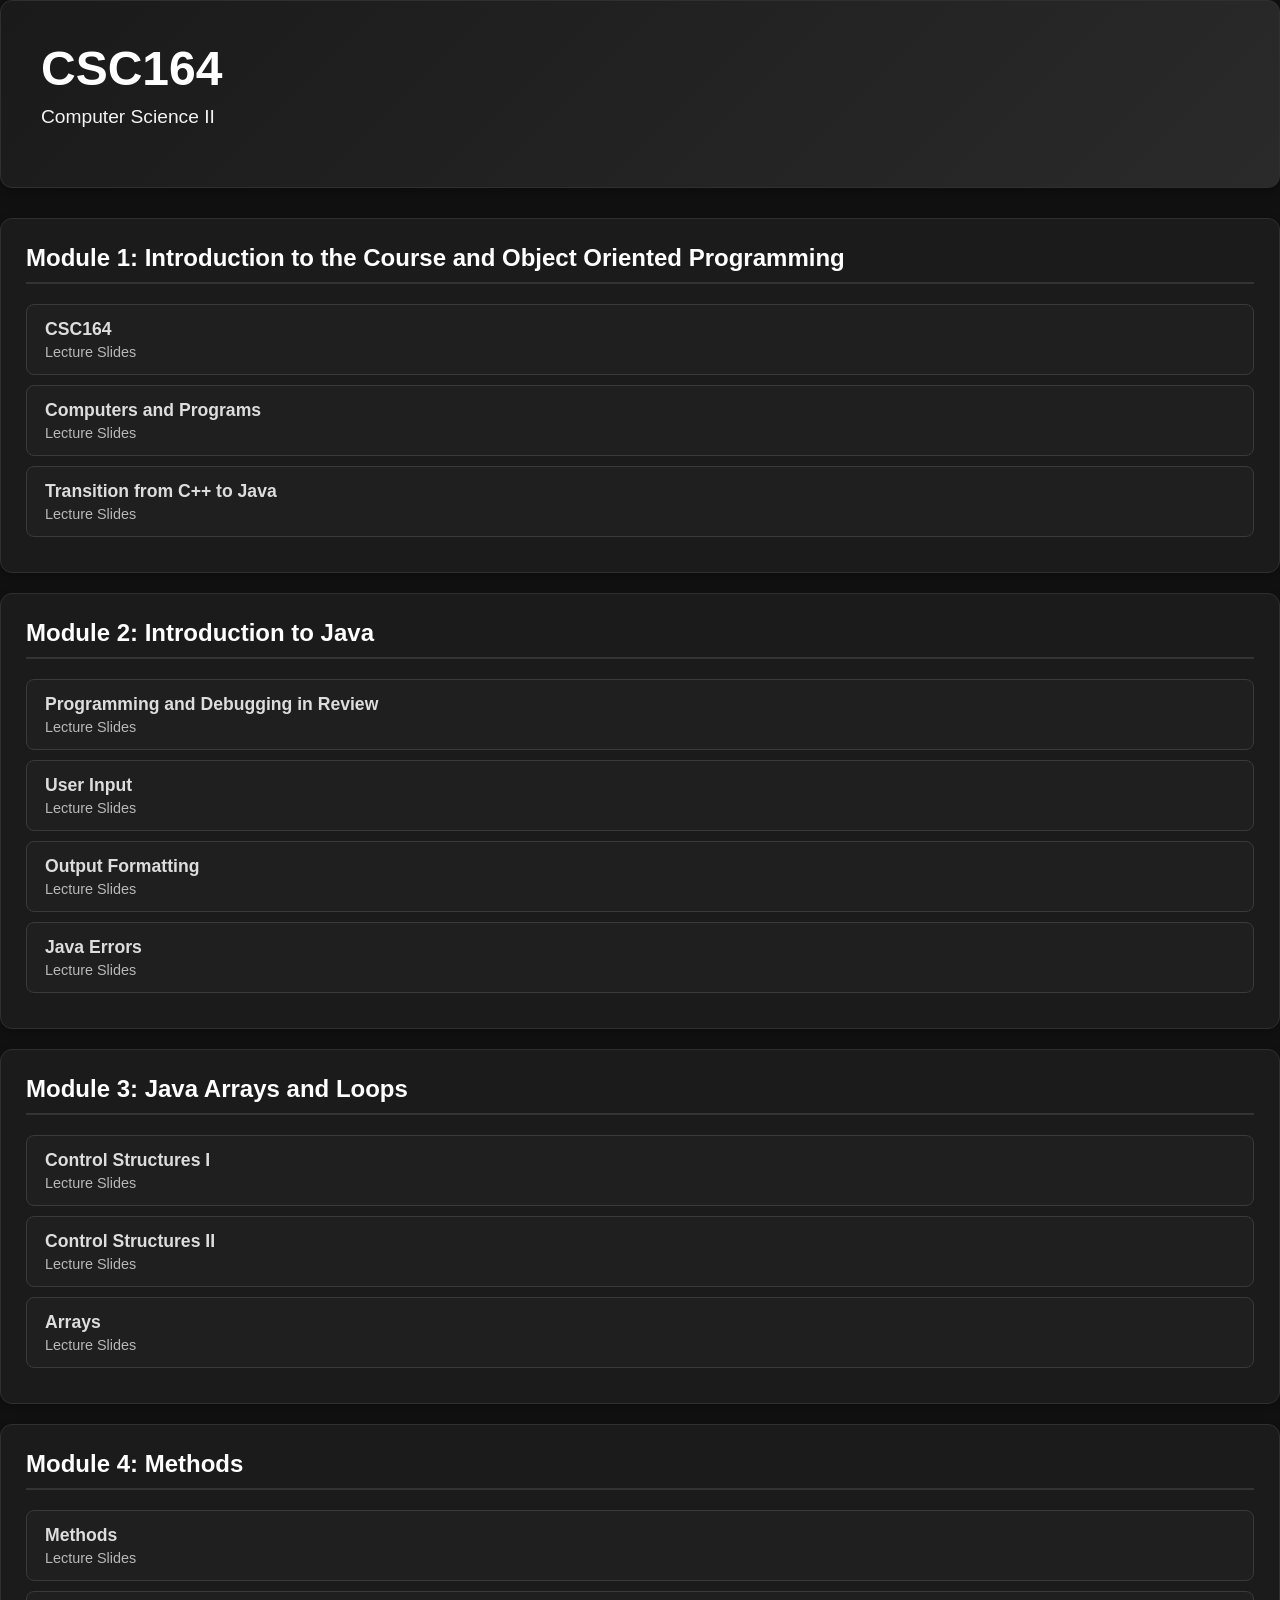
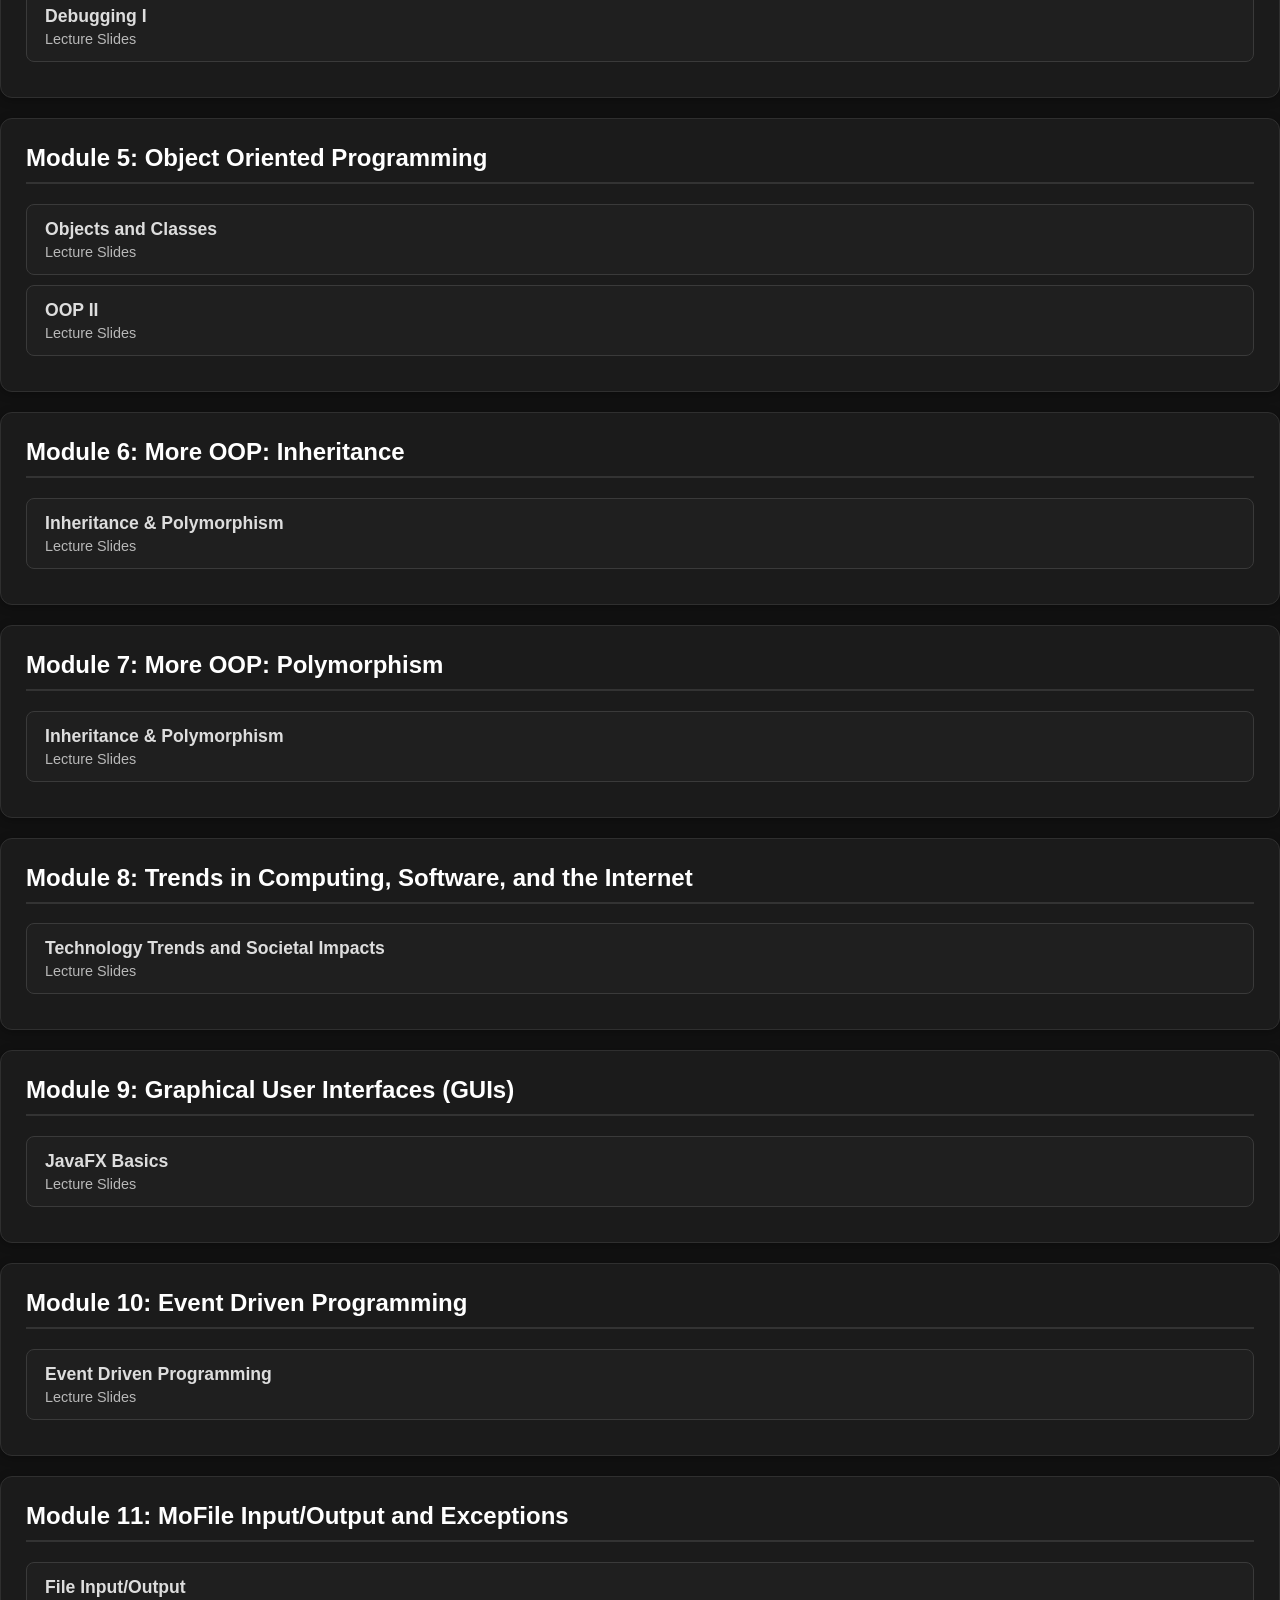
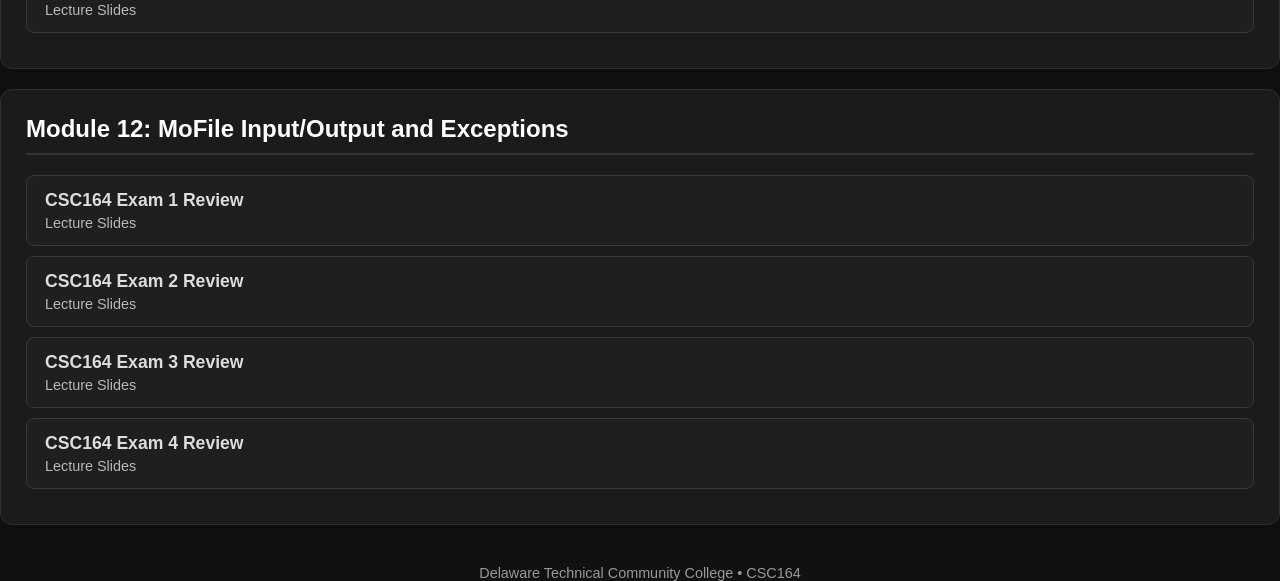
==== index.html @ c329d8a7 "Squashed 'framework/' changes from 8848378..2340ade 2340ade updated to parent folder for manifest.js" ====
<!doctype html>
<html lang="en">

<head>
    <meta charset="utf-8">
    <meta name="viewport" content="width=device-width, initial-scale=1">

    <title>Course Lectures</title>

    <link rel="stylesheet" href="styles/home.css">
</head>

<body>
    <div class="hero">
        <h1 id="course-code">Course</h1>
        <p id="course-name">Course Name</p>
    </div>

    <div id="modules-container">
        <!-- dynamically generated -->
    </div>

    <div class="footer" id="course-footer">
        Institution
    </div>

    </div>

    <script>

        async function loadManifest() {

            try {

                const response =
                    await fetch("../manifest.json");

                if (!response.ok) {
                    throw new Error(
                        "Could not load manifest.json");
                }

                const manifest =
                    await response.json();

                initializeCourse(
                    manifest.course);

                renderModules(
                    manifest.modules);

            }
            catch (error) {

                document.getElementById(
                    "modules-container")
                    .innerHTML = `
                        <div class="module-card">
                            <h2>Error</h2>
                            <p>Unable to load lecture catalog.</p>
                        </div>
                    `;

                console.error(error);
            }
        }

        function initializeCourse(course) {

            document.title =
                course.homeTitle ??
                `${course.institution}, ${course.code}`;

            document.getElementById(
                "course-code")
                .textContent =
                course.code;

            document.getElementById(
                "course-name")
                .textContent =
                course.name;

            document.getElementById(
                "course-footer")
                .textContent =
                `${course.institution} • ${course.code}`;
        }

        function renderModules(modules) {

            const container =
                document.getElementById(
                    "modules-container");

            container.innerHTML = "";

            modules.forEach(
                (module, index) => {

                    const moduleCard =
                        document.createElement(
                            "div");

                    moduleCard.className =
                        "module-card";

                    const moduleTitle =
                        document.createElement(
                            "h2");

                    moduleTitle.textContent =
                        `Module ${index + 1}: ${module.title}`;

                    moduleCard.appendChild(
                        moduleTitle);

                    module.lectures.forEach(
                        lecture => {

                            const lectureLink =
                                document.createElement(
                                    "a");

                            lectureLink.className =
                                "lecture-link";

                            lectureLink.href =
                                `./slide.html?deck=../${module.folder}/${lecture.file}`;

                            lectureLink.innerHTML = `
                                <div class="lecture-title">
                                    ${lecture.title}
                                </div>
                                <div class="lecture-desc">
                                    Lecture Slides
                                </div>
                            `;

                            moduleCard.appendChild(
                                lectureLink);
                        });

                    container.appendChild(
                        moduleCard);
                });
        }

        loadManifest();

    </script>

</body>

</html>
---- styles/home.css ----
body {
    font-family: "Segoe UI", Arial, sans-serif;
    background: #111;
    color: #ddd;
    margin: 0;
    padding: 0;
}

.container {
    max-width: 1000px;
    margin: 40px auto;
    padding: 20px;
}

.hero {
    background: linear-gradient(135deg, #1a1a1a, #2a2a2a);
    color: #fff;
    padding: 40px;
    border-radius: 12px;
    margin-bottom: 30px;
    border: 1px solid #2f2f2f;
    box-shadow: 0 4px 16px rgba(0, 0, 0, .35);
}

.hero h1 {
    margin: 0;
    font-size: 3em;
}

.hero p {
    margin-top: 10px;
    font-size: 1.2em;
    opacity: .95;
}

.module-card {
    background: #1b1b1b;
    border-radius: 12px;
    padding: 25px;
    margin-bottom: 20px;
    border: 1px solid #2f2f2f;
    box-shadow: 0 2px 10px rgba(0, 0, 0, .3);
}

.module-card h2 {
    margin-top: 0;
    color: #fff;
    border-bottom: 2px solid #333;
    padding-bottom: 10px;
}

.lecture-link {
    display: block;
    text-decoration: none;
    color: #ddd;
    padding: 14px 18px;
    margin: 10px 0;
    border: 1px solid #3a3a3a;
    background: #1f1f1f;
    border-radius: 8px;
    transition: all .2s ease;
}

.lecture-link:hover {
    background: #262626;
    border-color: #8bb9ff;
    transform: translateX(4px);
}

.lecture-title {
    font-weight: 600;
    font-size: 1.1em;
}

.lecture-desc {
    color: #b8b8b8;
    font-size: .9em;
    margin-top: 4px;
}

.footer {
    text-align: center;
    color: #999;
    margin-top: 40px;
    font-size: .9em;
}
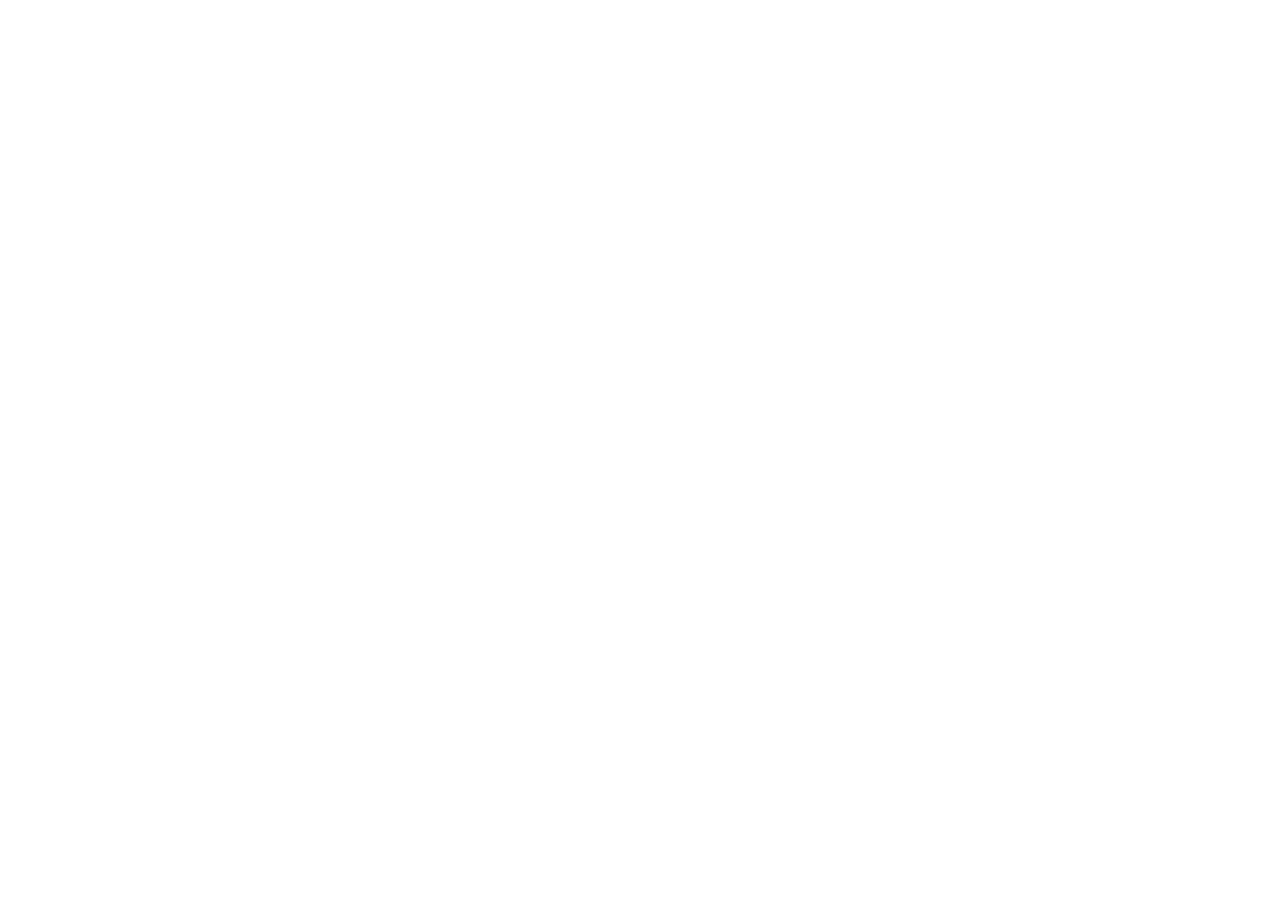
==== commit e7d87a06: "content updates" ====
--- a/index.html
+++ b/index.html
@@ -1,155 +1,64 @@
-<!doctype html>
-<html lang="en">
-
+<!DOCTYPE html>
+<html>
 <head>
     <meta charset="utf-8">
     <meta name="viewport" content="width=device-width, initial-scale=1">
-
     <title>Course Lectures</title>
-
-    <link rel="stylesheet" href="styles/home.css">
+    <style>
+        body {
+            font-family: -apple-system, BlinkMacSystemFont, 'Segoe UI', Roboto, sans-serif;
+            background: #0a0a0a;
+            color: #e0e0e0;
+            min-height: 100vh;
+            display: flex;
+            align-items: center;
+            justify-content: center;
+            padding: 20px;
+            margin: 0;
+        }
+        .container {
+            text-align: center;
+            max-width: 600px;
+        }
+        .spinner {
+            font-size: 48px;
+            display: block;
+            margin-bottom: 20px;
+            animation: pulse 1.5s ease-in-out infinite;
+        }
+        @keyframes pulse {
+            0%, 100% { opacity: 1; transform: scale(1); }
+            50% { opacity: 0.5; transform: scale(0.9); }
+        }
+        h1 {
+            font-size: 2rem;
+            margin-bottom: 8px;
+        }
+        p {
+            color: #888;
+        }
+    </style>
 </head>
-
 <body>
-    <div class="hero">
-        <h1 id="course-code">Course</h1>
-        <p id="course-name">Course Name</p>
-    </div>
-
-    <div id="modules-container">
-        <!-- dynamically generated -->
-    </div>
-
-    <div class="footer" id="course-footer">
-        Institution
-    </div>
-
+    <div class="container">
+        <span class="spinner">📚</span>
+        <h1>Loading Lectures...</h1>
+        <p>Redirecting to the lecture framework...</p>
     </div>
 
     <script>
+        // Course configuration - this is the only course-specific part
+        const FRAMEWORK_BASE = 'https://jinsungpsu.github.io/DTCC-Lectures-RevealJS-Framework/';
+        const COURSE_URL = window.location.href.substring(0, window.location.href.lastIndexOf('/') + 1);
 
-        async function loadManifest() {
-
-            try {
-
-                const response =
-                    await fetch("../manifest.json");
-
-                if (!response.ok) {
-                    throw new Error(
-                        "Could not load manifest.json");
-                }
-
-                const manifest =
-                    await response.json();
-
-                initializeCourse(
-                    manifest.course);
-
-                renderModules(
-                    manifest.modules);
-
-            }
-            catch (error) {
-
-                document.getElementById(
-                    "modules-container")
-                    .innerHTML = `
-                        <div class="module-card">
-                            <h2>Error</h2>
-                            <p>Unable to load lecture catalog.</p>
-                        </div>
-                    `;
-
-                console.error(error);
-            }
-        }
-
-        function initializeCourse(course) {
-
-            document.title =
-                course.homeTitle ??
-                `${course.institution}, ${course.code}`;
-
-            document.getElementById(
-                "course-code")
-                .textContent =
-                course.code;
-
-            document.getElementById(
-                "course-name")
-                .textContent =
-                course.name;
-
-            document.getElementById(
-                "course-footer")
-                .textContent =
-                `${course.institution} • ${course.code}`;
-        }
-
-        function renderModules(modules) {
-
-            const container =
-                document.getElementById(
-                    "modules-container");
-
-            container.innerHTML = "";
-
-            modules.forEach(
-                (module, index) => {
-
-                    const moduleCard =
-                        document.createElement(
-                            "div");
-
-                    moduleCard.className =
-                        "module-card";
-
-                    const moduleTitle =
-                        document.createElement(
-                            "h2");
-
-                    moduleTitle.textContent =
-                        `Module ${index + 1}: ${module.title}`;
-
-                    moduleCard.appendChild(
-                        moduleTitle);
-
-                    module.lectures.forEach(
-                        lecture => {
-
-                            const lectureLink =
-                                document.createElement(
-                                    "a");
-
-                            lectureLink.className =
-                                "lecture-link";
-
-                            lectureLink.href =
-                                `./slide.html?deck=../${module.folder}/${lecture.file}`;
-
-                            lectureLink.innerHTML = `
-                                <div class="lecture-title">
-                                    ${lecture.title}
-                                </div>
-                                <div class="lecture-desc">
-                                    Lecture Slides
-                                </div>
-                            `;
-
-                            moduleCard.appendChild(
-                                lectureLink);
-                        });
-
-                    container.appendChild(
-                        moduleCard);
-                });
-        }
-
-        loadManifest();
-
+        // Redirect to the framework with the course URL as a parameter
+        const frameworkUrl = new URL(FRAMEWORK_BASE + 'slide.html');
+        frameworkUrl.searchParams.set('course', COURSE_URL);
+        
+        // Redirect after a brief delay
+        setTimeout(() => {
+            window.location.href = frameworkUrl.toString();
+        }, 800);
     </script>
-
 </body>
-
 </html>
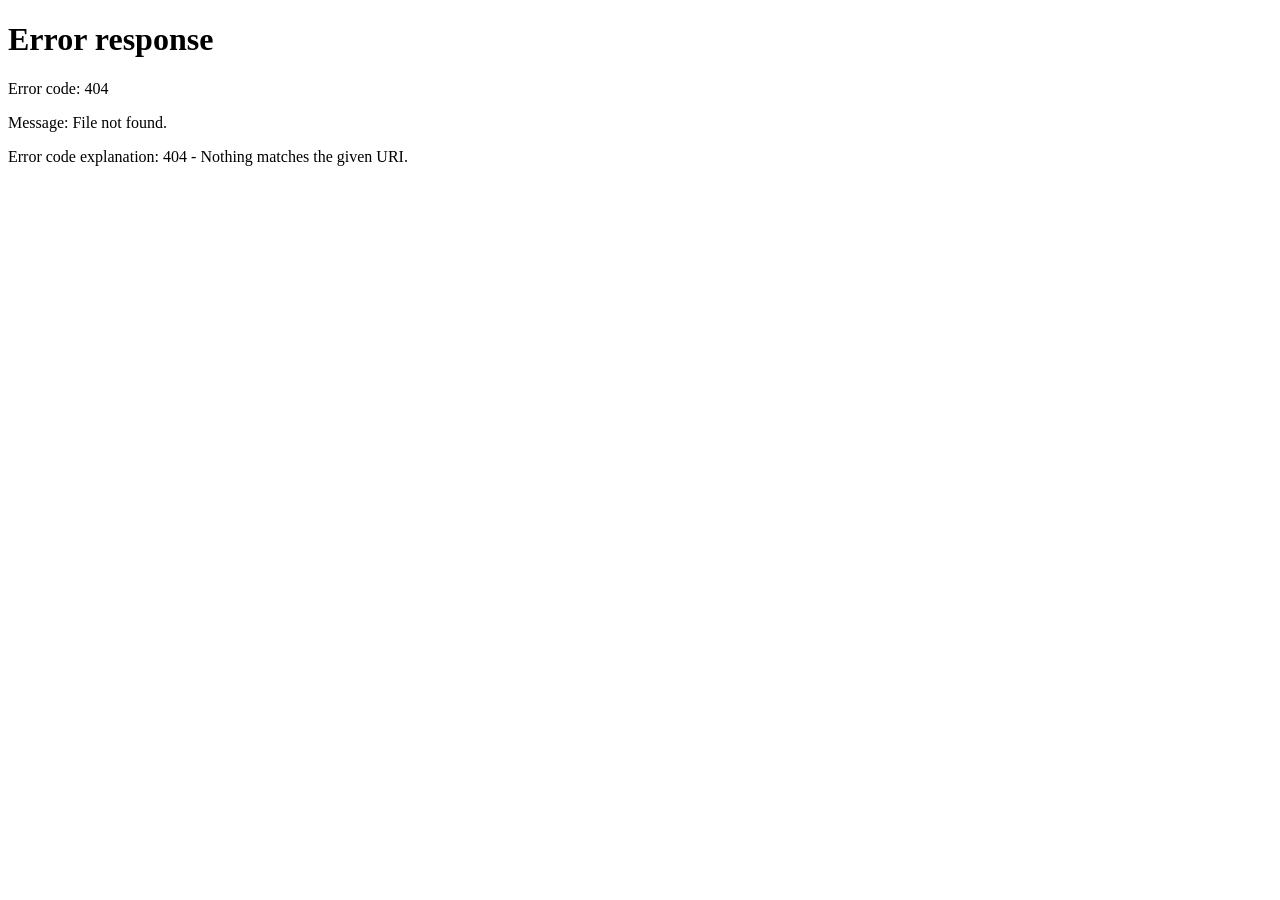
==== commit 7bcabc62: "local and hosted testing" ====
--- a/index.html
+++ b/index.html
@@ -47,18 +47,55 @@
     </div>
 
     <script>
-        // Course configuration - this is the only course-specific part
-        const FRAMEWORK_BASE = 'https://jinsungpsu.github.io/DTCC-Lectures-RevealJS-Framework/';
-        const COURSE_URL = window.location.href.substring(0, window.location.href.lastIndexOf('/') + 1);
-
-        // Redirect to the framework with the course URL as a parameter
-        const frameworkUrl = new URL(FRAMEWORK_BASE + 'slide.html');
-        frameworkUrl.searchParams.set('course', COURSE_URL);
-        
-        // Redirect after a brief delay
-        setTimeout(() => {
-            window.location.href = frameworkUrl.toString();
-        }, 800);
+        (function() {
+            // ============================================================
+            // FULLY AUTOMATIC - No hardcoded URLs!
+            // ============================================================
+            
+            // Get the current course URL dynamically
+            const COURSE_URL = window.location.href.substring(0, window.location.href.lastIndexOf('/') + 1);
+            
+            // Detect the framework location automatically
+            // If we're in a course repo, the framework is likely at:
+            // ../DTCC-Lectures-RevealJS-Framework/ (relative path)
+            // OR at a known GitHub Pages URL
+            function getFrameworkBase() {
+                // Try relative path first (for local development)
+                const relativePath = '../DTCC-Lectures-RevealJS-Framework/';
+                
+                // Check if we can access the framework locally
+                // We'll try a HEAD request to detect
+                const testUrl = relativePath + 'index.html';
+                
+                // For production, we can detect from the domain
+                const hostname = window.location.hostname;
+                if (hostname.includes('github.io')) {
+                    // If we're on GitHub Pages, use the known framework URL
+                    const pathParts = window.location.pathname.split('/');
+                    // If we're in a course repo like /DTCC-CSC164/
+                    if (pathParts.length > 1 && pathParts[1].startsWith('DTCC-')) {
+                        return 'https://jinsungpsu.github.io/DTCC-Lectures-RevealJS-Framework/';
+                    }
+                }
+                
+                // Default to relative path (works locally)
+                return relativePath;
+            }
+            
+            const FRAMEWORK_BASE = getFrameworkBase();
+            
+            // Build the redirect URL
+            const frameworkUrl = new URL(FRAMEWORK_BASE + 'index.html', window.location.href);
+            frameworkUrl.searchParams.set('course', COURSE_URL);
+            
+            console.log('📚 Course URL:', COURSE_URL);
+            console.log('🚀 Framework URL:', frameworkUrl.toString());
+            
+            // Redirect
+            setTimeout(() => {
+                window.location.href = frameworkUrl.toString();
+            }, 800);
+        })();
     </script>
 </body>
 </html>
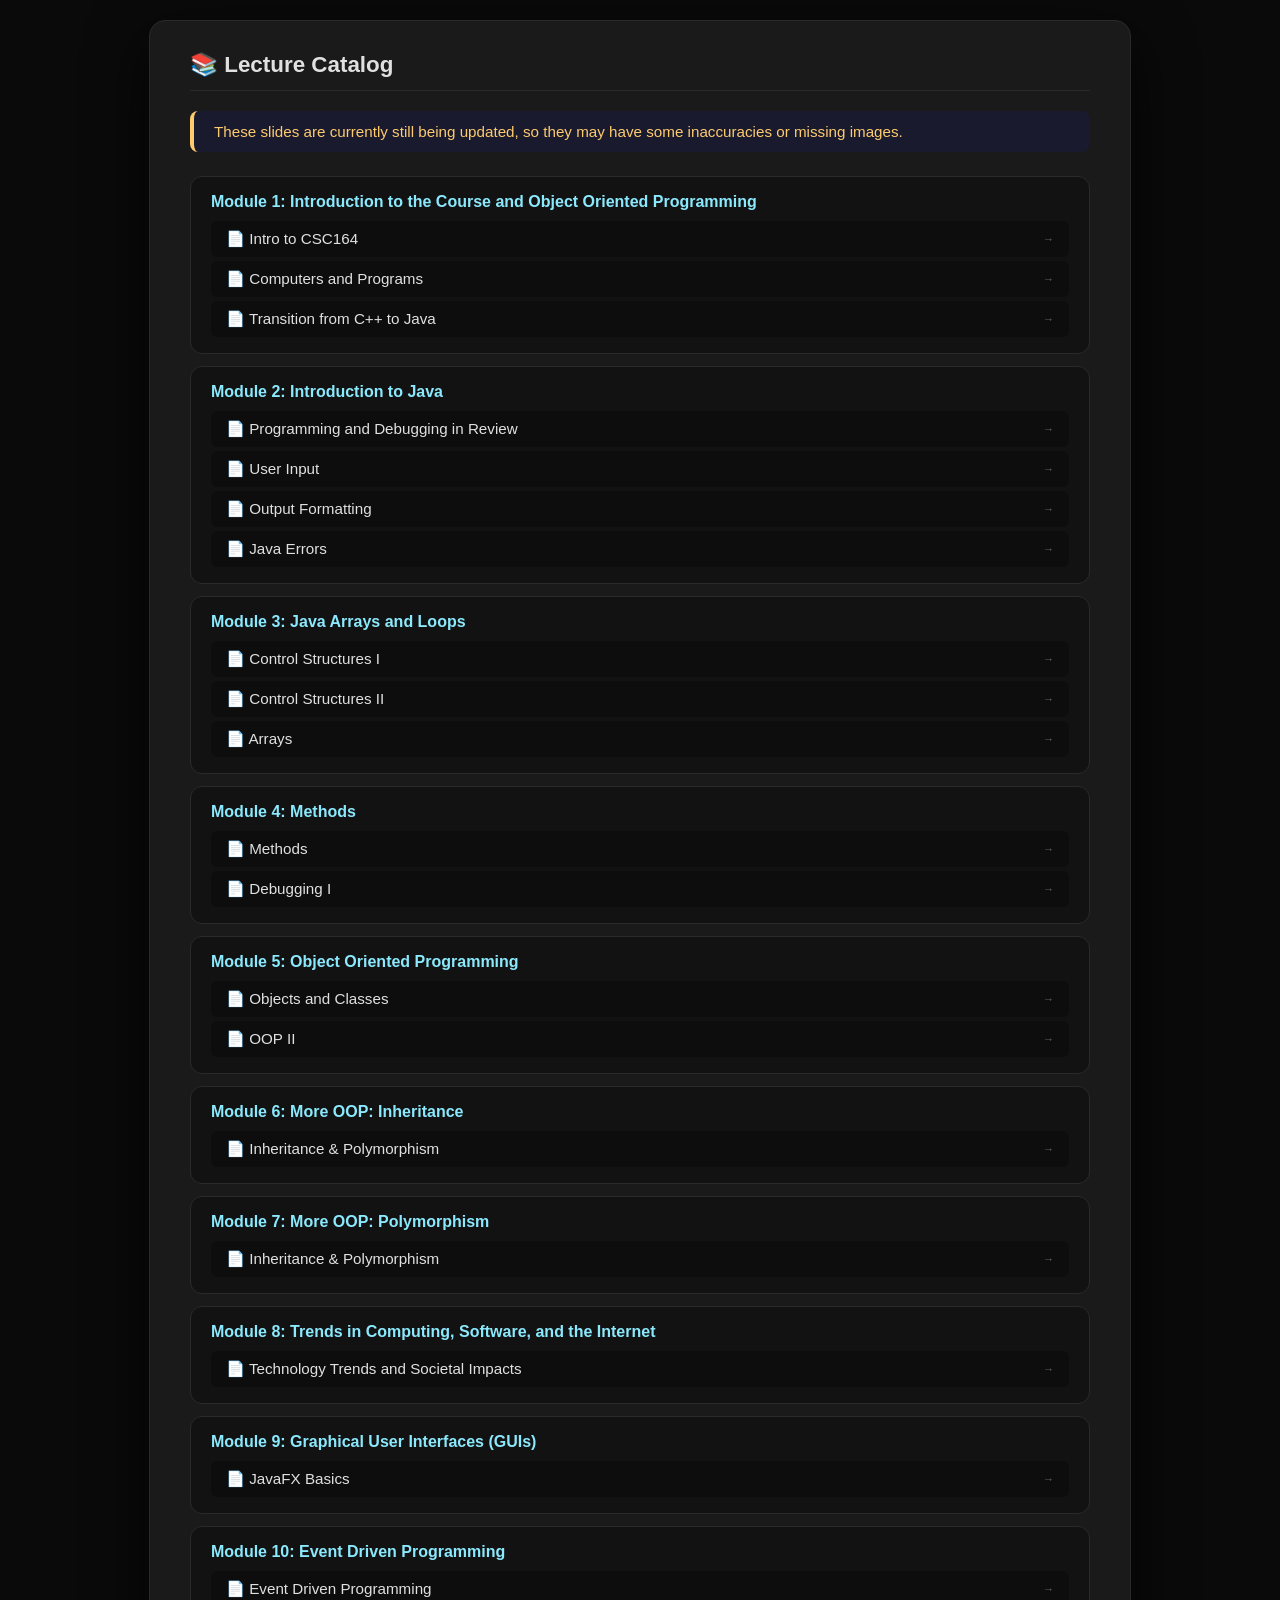
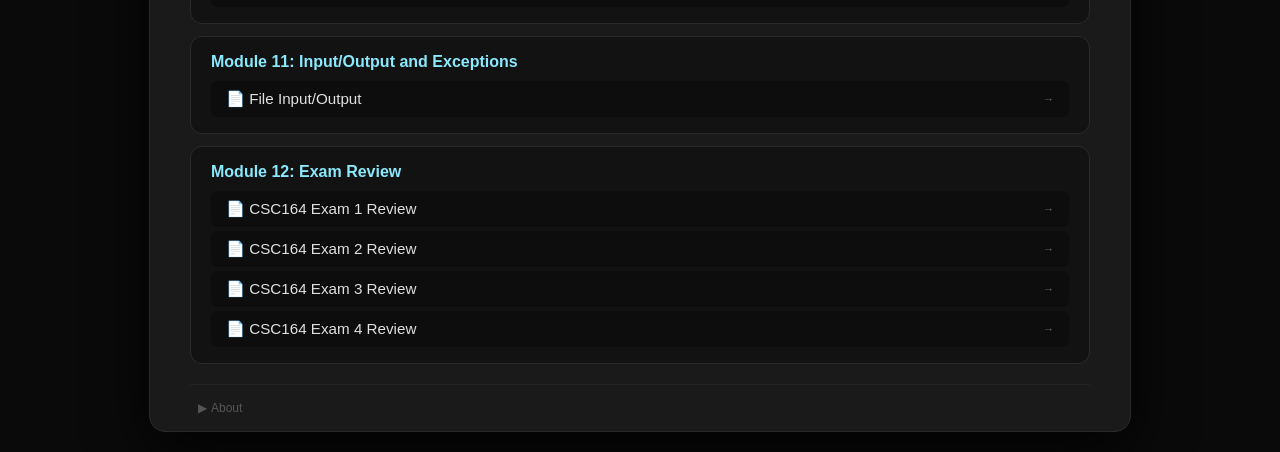
==== commit 56692681: "index for lectures fixed" ====
--- a/index.html
+++ b/index.html
@@ -1,10 +1,16 @@
 <!DOCTYPE html>
-<html>
+<html lang="en">
 <head>
     <meta charset="utf-8">
     <meta name="viewport" content="width=device-width, initial-scale=1">
     <title>Course Lectures</title>
+    
+    <!-- Use the framework's home.css -->
+    <link rel="stylesheet" href="https://jinsungpsu.github.io/DTCC-Lectures-RevealJS-Framework/styles/home.css">
+    
+    <!-- Fallback styles in case framework is not available -->
     <style>
+        /* Fallback styles if framework CSS doesn't load */
         body {
             font-family: -apple-system, BlinkMacSystemFont, 'Segoe UI', Roboto, sans-serif;
             background: #0a0a0a;
@@ -17,85 +23,333 @@
             margin: 0;
         }
         .container {
-            text-align: center;
-            max-width: 600px;
-        }
-        .spinner {
-            font-size: 48px;
-            display: block;
+            max-width: 900px;
+            width: 100%;
+            background: #1a1a1a;
+            border-radius: 16px;
+            padding: 30px 40px 12px 40px;
+            border: 1px solid #2a2a2a;
+            box-shadow: 0 20px 60px rgba(0, 0, 0, 0.8);
+        }
+        .header-minimal {
             margin-bottom: 20px;
-            animation: pulse 1.5s ease-in-out infinite;
-        }
-        @keyframes pulse {
-            0%, 100% { opacity: 1; transform: scale(1); }
-            50% { opacity: 0.5; transform: scale(0.9); }
-        }
-        h1 {
-            font-size: 2rem;
-            margin-bottom: 8px;
-        }
-        p {
+            padding-bottom: 12px;
+            border-bottom: 1px solid #2a2a2a;
+        }
+        .page-title {
+            font-size: 1.4rem;
+            font-weight: 600;
+            color: #e0e0e0;
+            margin: 0;
+        }
+        .alert-callout {
+            background: #1a1a2e;
+            border-left: 4px solid #fdcb6e;
+            padding: 12px 20px;
+            border-radius: 8px;
+            margin: 16px 0 24px 0;
+            color: #fdcb6e;
+        }
+        .alert-callout .alert-content p {
+            margin: 0;
+            font-size: 0.95rem;
+        }
+        .module-card {
+            background: #121212;
+            border-radius: 12px;
+            padding: 16px 20px;
+            margin-bottom: 12px;
+            border: 1px solid #2a2a2a;
+            transition: border-color 0.2s ease;
+        }
+        .module-card:hover {
+            border-color: #3a3a4a;
+        }
+        .module-card h2 {
+            color: #8be9fd;
+            font-size: 1rem;
+            margin-top: 0;
+            margin-bottom: 10px;
+            font-weight: 600;
+        }
+        .lecture-link {
+            display: flex;
+            justify-content: space-between;
+            align-items: center;
+            padding: 8px 14px;
+            background: #0d0d0d;
+            border-radius: 6px;
+            text-decoration: none;
+            color: #e0e0e0;
+            margin-bottom: 4px;
+            border: 1px solid transparent;
+            transition: all 0.2s ease;
+        }
+        .lecture-link:hover {
+            background: #1a1a2e;
+            border-color: #8bb9ff;
+            transform: translateX(4px);
+        }
+        .lecture-link:last-child {
+            margin-bottom: 0;
+        }
+        .lecture-title {
+            font-weight: 400;
+            font-size: 0.95rem;
+        }
+        .lecture-desc {
+            font-size: 0.7rem;
+            color: #666;
+        }
+        .footer-minimal {
+            margin-top: 20px;
+            padding-top: 12px;
+            border-top: 1px solid #222;
+            display: flex;
+            flex-direction: column;
+            align-items: flex-start;
+        }
+        .footer-toggle {
+            background: none;
+            border: none;
+            color: #555;
+            font-size: 0.75rem;
+            cursor: pointer;
+            padding: 4px 8px;
+            border-radius: 4px;
+            transition: all 0.2s ease;
+            font-family: inherit;
+            display: flex;
+            align-items: center;
+            gap: 4px;
+        }
+        .footer-toggle:hover {
             color: #888;
+            background: rgba(255, 255, 255, 0.05);
+        }
+        .footer-content {
+            width: 100%;
+            margin-top: 8px;
+            padding: 8px 12px;
+            background: #0d0d0d;
+            border-radius: 6px;
+            border: 1px solid #222;
+        }
+        .footer-inner {
+            display: flex;
+            align-items: center;
+            gap: 12px;
+            flex-wrap: wrap;
+            font-size: 0.75rem;
+            color: #666;
+        }
+        .footer-inner .brand {
+            font-weight: 500;
+            color: #888;
+        }
+        .footer-inner .link {
+            color: #8bb9ff;
+            text-decoration: none;
+        }
+        .footer-inner .link:hover {
+            text-decoration: underline;
+        }
+        .footer-inner .badge {
+            font-size: 0.7rem;
+            padding: 2px 8px;
+            border-radius: 10px;
+            background: rgba(255, 255, 255, 0.05);
+            border: 1px solid #2a2a2a;
+            font-weight: 500;
+            color: #fdcb6e;
+        }
+        .footer-inner .redirect-note {
+            color: #555;
+            font-size: 0.7rem;
+        }
+        .footer-inner .redirect-note a {
+            color: #8bb9ff;
+            text-decoration: none;
+        }
+        .footer-inner .redirect-note a:hover {
+            text-decoration: underline;
+        }
+        @media (max-width: 600px) {
+            .container { padding: 20px 20px 10px 20px; }
+            .page-title { font-size: 1.2rem; }
+            .lecture-link { padding: 6px 10px; }
+            .lecture-title { font-size: 0.85rem; }
+            .footer-inner { font-size: 0.7rem; gap: 8px; }
         }
     </style>
 </head>
 <body>
     <div class="container">
-        <span class="spinner">📚</span>
-        <h1>Loading Lectures...</h1>
-        <p>Redirecting to the lecture framework...</p>
+        <!-- Minimal header -->
+        <div class="header-minimal">
+            <h1 class="page-title">📚 Lecture Catalog</h1>
+        </div>
+
+        <!-- Callout/Alert box for course message -->
+        <div id="course-message-container" class="alert-callout" style="display: none;">
+            <div class="alert-content">
+                <p id="course-message"></p>
+            </div>
+        </div>
+
+        <div id="modules-container">
+            <!-- dynamically generated -->
+            <div style="text-align:center;padding:40px;color:#666;">
+                <span style="font-size:2rem;display:block;margin-bottom:12px;">📚</span>
+                Loading lectures...
+            </div>
+        </div>
+
+        <!-- Minimal collapsible footer -->
+        <div class="footer-minimal">
+            <button class="footer-toggle" onclick="toggleFooter()" title="Toggle framework info">
+                <span id="footer-toggle-icon">▶</span> <span class="footer-toggle-label">About</span>
+            </button>
+            <div id="footer-content" class="footer-content" style="display:none;">
+                <div class="footer-inner">
+                    <span class="brand">📚 DTCC Lecture Framework</span>
+                    <span class="badge" id="env-badge">LOCAL</span>
+                    <span class="redirect-note">
+                        ⚡ Powered by <a href="https://jinsungpsu.github.io/DTCC-Lectures-RevealJS-Framework/" target="_blank">centralized framework</a>
+                    </span>
+                    <a href="https://github.com/jinsungpsu/DTCC-Lectures-RevealJS-Framework" target="_blank" class="link">GitHub</a>
+                </div>
+            </div>
+        </div>
     </div>
 
     <script>
-        (function() {
-            // ============================================================
-            // FULLY AUTOMATIC - No hardcoded URLs!
-            // ============================================================
-            
-            // Get the current course URL dynamically
-            const COURSE_URL = window.location.href.substring(0, window.location.href.lastIndexOf('/') + 1);
-            
-            // Detect the framework location automatically
-            // If we're in a course repo, the framework is likely at:
-            // ../DTCC-Lectures-RevealJS-Framework/ (relative path)
-            // OR at a known GitHub Pages URL
-            function getFrameworkBase() {
-                // Try relative path first (for local development)
-                const relativePath = '../DTCC-Lectures-RevealJS-Framework/';
+        // Toggle footer visibility
+        function toggleFooter() {
+            const content = document.getElementById('footer-content');
+            const icon = document.getElementById('footer-toggle-icon');
+            if (content.style.display === 'none') {
+                content.style.display = 'block';
+                icon.textContent = '▼';
+            } else {
+                content.style.display = 'none';
+                icon.textContent = '▶';
+            }
+        }
+
+        // ============================================================
+        // DETECT ENVIRONMENT
+        // ============================================================
+        const isLocal = window.location.hostname === '127.0.0.1' || 
+                       window.location.hostname === 'localhost';
+        
+        const FRAMEWORK_BASE = isLocal 
+            ? 'http://127.0.0.1:5500/DTCC-Lectures-RevealJS-Framework/'
+            : 'https://jinsungpsu.github.io/DTCC-Lectures-RevealJS-Framework/';
+        
+        const COURSE_URL = window.location.href.substring(0, window.location.href.lastIndexOf('/') + 1);
+
+        // Update environment badge
+        setTimeout(() => {
+            const badge = document.getElementById('env-badge');
+            if (badge) {
+                badge.textContent = isLocal ? '🔧 LOCAL' : '🌐 PRODUCTION';
+                badge.style.color = isLocal ? '#fdcb6e' : '#00b894';
+            }
+        }, 100);
+
+        // ============================================================
+        // LOAD MANIFEST FROM COURSE ROOT
+        // ============================================================
+        
+        async function loadManifest() {
+            try {
+                const response = await fetch('manifest.json');
+                if (!response.ok) {
+                    throw new Error('Could not load manifest.json');
+                }
+                const manifest = await response.json();
+                initializeCourse(manifest.course);
+                renderModules(manifest.modules);
+            } catch (error) {
+                console.error('Error loading manifest:', error);
                 
-                // Check if we can access the framework locally
-                // We'll try a HEAD request to detect
-                const testUrl = relativePath + 'index.html';
-                
-                // For production, we can detect from the domain
-                const hostname = window.location.hostname;
-                if (hostname.includes('github.io')) {
-                    // If we're on GitHub Pages, use the known framework URL
-                    const pathParts = window.location.pathname.split('/');
-                    // If we're in a course repo like /DTCC-CSC164/
-                    if (pathParts.length > 1 && pathParts[1].startsWith('DTCC-')) {
-                        return 'https://jinsungpsu.github.io/DTCC-Lectures-RevealJS-Framework/';
+                // Try to load from the framework (legacy mode)
+                try {
+                    const frameworkResponse = await fetch(FRAMEWORK_BASE + 'manifest.json');
+                    if (frameworkResponse.ok) {
+                        const manifest = await frameworkResponse.json();
+                        initializeCourse(manifest.course);
+                        renderModules(manifest.modules);
+                        return;
                     }
+                } catch (e) {
+                    // Framework manifest also failed
                 }
                 
-                // Default to relative path (works locally)
-                return relativePath;
+                document.getElementById('modules-container').innerHTML = `
+                    <div class="module-card" style="border-color:#e17055;">
+                        <h2 style="color:#e17055;">⚠️ Error</h2>
+                        <p>Unable to load lecture catalog.</p>
+                        <p style="font-size:0.8rem;color:#666;margin-top:8px;">
+                            Make sure manifest.json exists in the course root.
+                        </p>
+                    </div>
+                `;
             }
+        }
+
+        function initializeCourse(course) {
+            document.title = course.homeTitle || `${course.institution}, ${course.code}`;
             
-            const FRAMEWORK_BASE = getFrameworkBase();
+            // Show message if it exists
+            const messageContainer = document.getElementById('course-message-container');
+            const messageElement = document.getElementById('course-message');
             
-            // Build the redirect URL
-            const frameworkUrl = new URL(FRAMEWORK_BASE + 'index.html', window.location.href);
-            frameworkUrl.searchParams.set('course', COURSE_URL);
-            
-            console.log('📚 Course URL:', COURSE_URL);
-            console.log('🚀 Framework URL:', frameworkUrl.toString());
-            
-            // Redirect
-            setTimeout(() => {
-                window.location.href = frameworkUrl.toString();
-            }, 800);
-        })();
+            if (course.message) {
+                messageElement.textContent = course.message;
+                messageContainer.style.display = 'block';
+            } else {
+                messageContainer.style.display = 'none';
+            }
+        }
+
+        function renderModules(modules) {
+            const container = document.getElementById('modules-container');
+            container.innerHTML = '';
+
+            modules.forEach((module, index) => {
+                const moduleCard = document.createElement('div');
+                moduleCard.className = 'module-card';
+
+                const moduleTitle = document.createElement('h2');
+                moduleTitle.textContent = `Module ${index + 1}: ${module.title}`;
+                moduleCard.appendChild(moduleTitle);
+
+                module.lectures.forEach(lecture => {
+                    const lectureLink = document.createElement('a');
+                    lectureLink.className = 'lecture-link';
+                    
+                    const filePath = `content/${module.folder}/${lecture.file}`;
+                    lectureLink.href = `${FRAMEWORK_BASE}slide.html?course=${encodeURIComponent(COURSE_URL)}&deck=${filePath}`;
+                    
+                    lectureLink.innerHTML = `
+                        <span class="lecture-title">📄 ${lecture.title}</span>
+                        <span class="lecture-desc">→</span>
+                    `;
+                    
+                    moduleCard.appendChild(lectureLink);
+                });
+
+                container.appendChild(moduleCard);
+            });
+        }
+
+        // ============================================================
+        // START
+        // ============================================================
+        
+        loadManifest();
     </script>
 </body>
 </html>
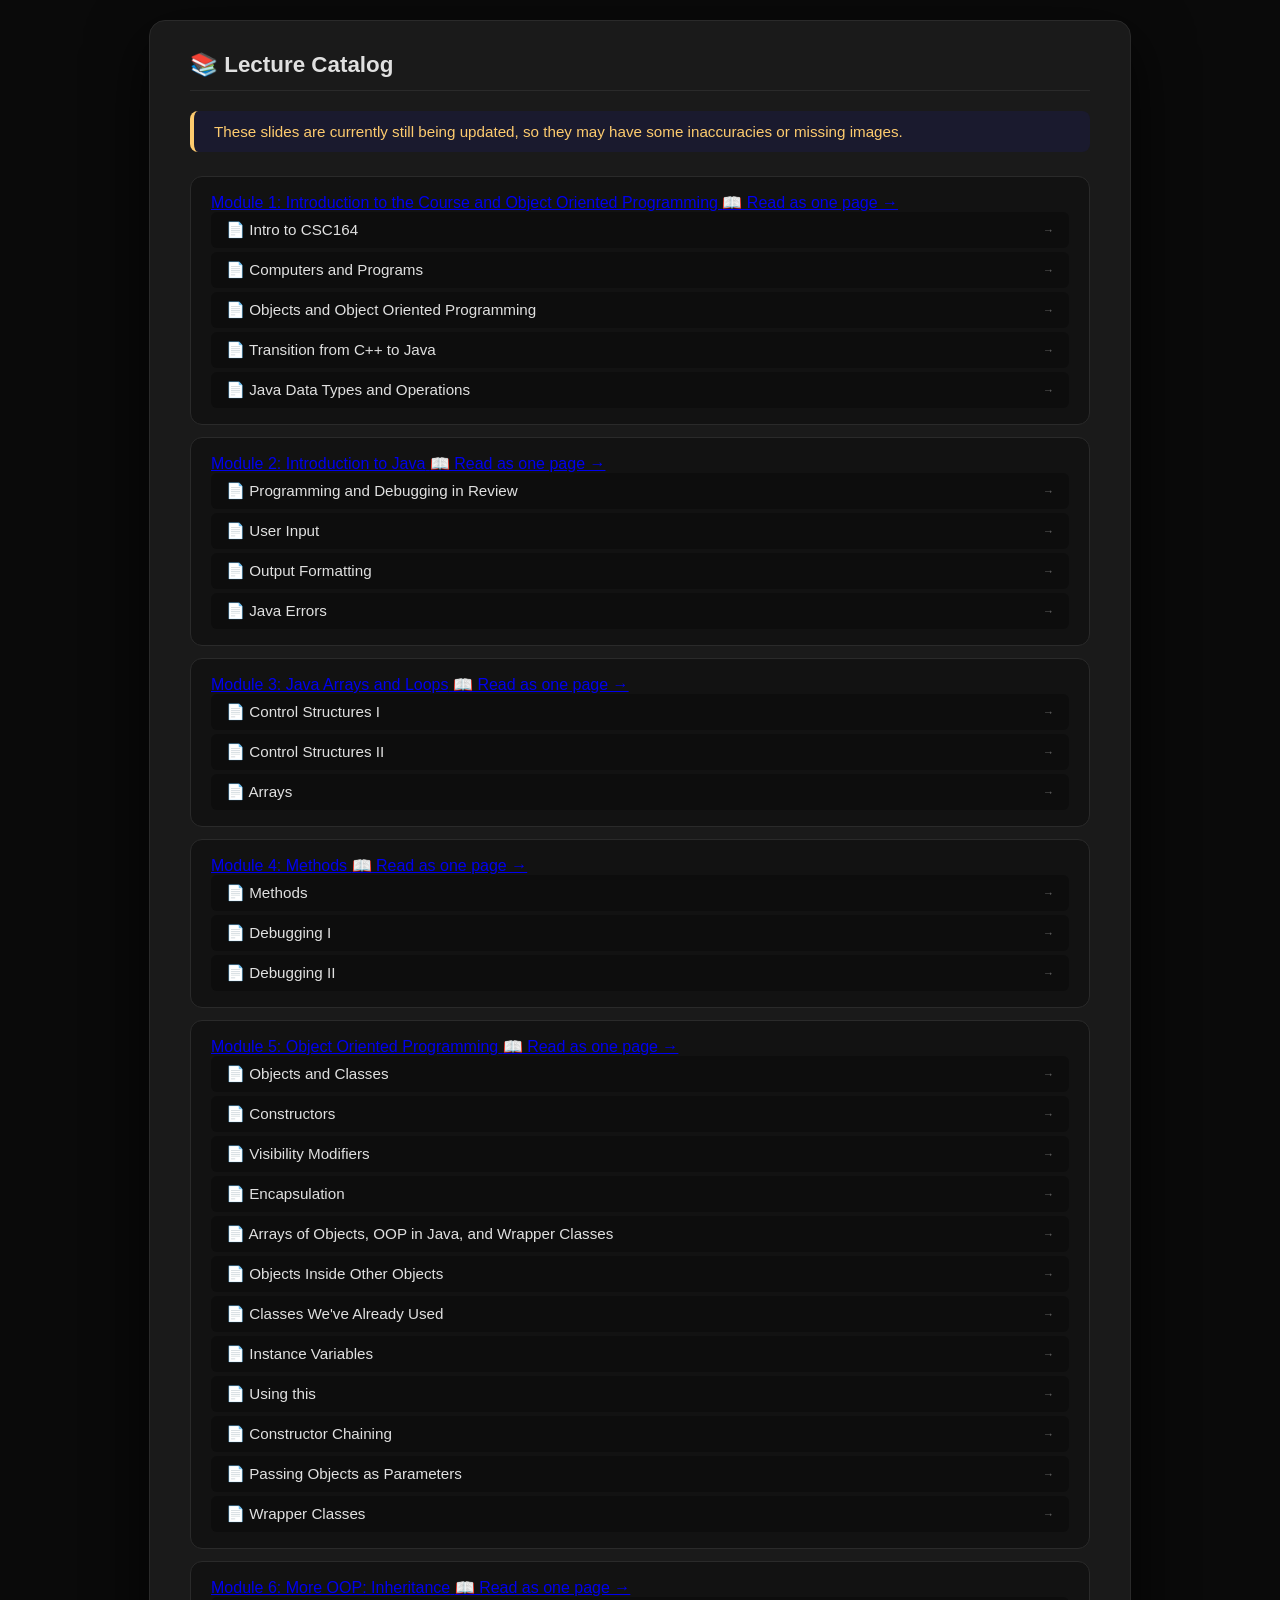
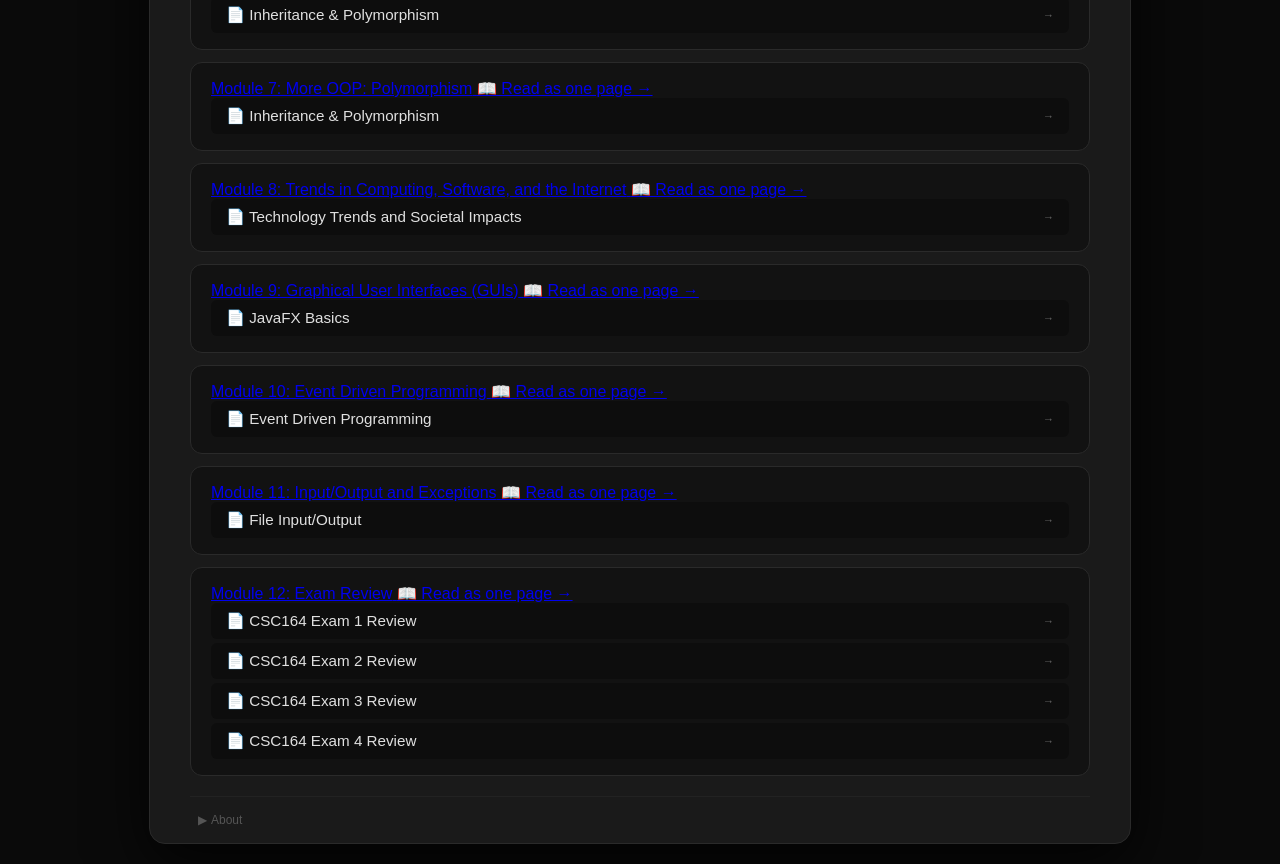
==== commit 363998de: "single page reader mode added" ====
--- a/index.html
+++ b/index.html
@@ -1,13 +1,14 @@
 <!DOCTYPE html>
 <html lang="en">
+
 <head>
     <meta charset="utf-8">
     <meta name="viewport" content="width=device-width, initial-scale=1">
     <title>Course Lectures</title>
-    
+
     <!-- Use the framework's home.css -->
     <link rel="stylesheet" href="https://jinsungpsu.github.io/DTCC-Lectures-RevealJS-Framework/styles/home.css">
-    
+
     <!-- Fallback styles in case framework is not available -->
     <style>
         /* Fallback styles if framework CSS doesn't load */
@@ -22,6 +23,7 @@
             padding: 20px;
             margin: 0;
         }
+
         .container {
             max-width: 900px;
             width: 100%;
@@ -31,17 +33,20 @@
             border: 1px solid #2a2a2a;
             box-shadow: 0 20px 60px rgba(0, 0, 0, 0.8);
         }
+
         .header-minimal {
             margin-bottom: 20px;
             padding-bottom: 12px;
             border-bottom: 1px solid #2a2a2a;
         }
+
         .page-title {
             font-size: 1.4rem;
             font-weight: 600;
             color: #e0e0e0;
             margin: 0;
         }
+
         .alert-callout {
             background: #1a1a2e;
             border-left: 4px solid #fdcb6e;
@@ -50,10 +55,12 @@
             margin: 16px 0 24px 0;
             color: #fdcb6e;
         }
+
         .alert-callout .alert-content p {
             margin: 0;
             font-size: 0.95rem;
         }
+
         .module-card {
             background: #121212;
             border-radius: 12px;
@@ -62,9 +69,11 @@
             border: 1px solid #2a2a2a;
             transition: border-color 0.2s ease;
         }
+
         .module-card:hover {
             border-color: #3a3a4a;
         }
+
         .module-card h2 {
             color: #8be9fd;
             font-size: 1rem;
@@ -72,6 +81,7 @@
             margin-bottom: 10px;
             font-weight: 600;
         }
+
         .lecture-link {
             display: flex;
             justify-content: space-between;
@@ -85,22 +95,27 @@
             border: 1px solid transparent;
             transition: all 0.2s ease;
         }
+
         .lecture-link:hover {
             background: #1a1a2e;
             border-color: #8bb9ff;
             transform: translateX(4px);
         }
+
         .lecture-link:last-child {
             margin-bottom: 0;
         }
+
         .lecture-title {
             font-weight: 400;
             font-size: 0.95rem;
         }
+
         .lecture-desc {
             font-size: 0.7rem;
             color: #666;
         }
+
         .footer-minimal {
             margin-top: 20px;
             padding-top: 12px;
@@ -109,6 +124,7 @@
             flex-direction: column;
             align-items: flex-start;
         }
+
         .footer-toggle {
             background: none;
             border: none;
@@ -123,10 +139,12 @@
             align-items: center;
             gap: 4px;
         }
+
         .footer-toggle:hover {
             color: #888;
             background: rgba(255, 255, 255, 0.05);
         }
+
         .footer-content {
             width: 100%;
             margin-top: 8px;
@@ -135,6 +153,7 @@
             border-radius: 6px;
             border: 1px solid #222;
         }
+
         .footer-inner {
             display: flex;
             align-items: center;
@@ -143,17 +162,21 @@
             font-size: 0.75rem;
             color: #666;
         }
+
         .footer-inner .brand {
             font-weight: 500;
             color: #888;
         }
+
         .footer-inner .link {
             color: #8bb9ff;
             text-decoration: none;
         }
+
         .footer-inner .link:hover {
             text-decoration: underline;
         }
+
         .footer-inner .badge {
             font-size: 0.7rem;
             padding: 2px 8px;
@@ -163,26 +186,46 @@
             font-weight: 500;
             color: #fdcb6e;
         }
+
         .footer-inner .redirect-note {
             color: #555;
             font-size: 0.7rem;
         }
+
         .footer-inner .redirect-note a {
             color: #8bb9ff;
             text-decoration: none;
         }
+
         .footer-inner .redirect-note a:hover {
             text-decoration: underline;
         }
+
         @media (max-width: 600px) {
-            .container { padding: 20px 20px 10px 20px; }
-            .page-title { font-size: 1.2rem; }
-            .lecture-link { padding: 6px 10px; }
-            .lecture-title { font-size: 0.85rem; }
-            .footer-inner { font-size: 0.7rem; gap: 8px; }
+            .container {
+                padding: 20px 20px 10px 20px;
+            }
+
+            .page-title {
+                font-size: 1.2rem;
+            }
+
+            .lecture-link {
+                padding: 6px 10px;
+            }
+
+            .lecture-title {
+                font-size: 0.85rem;
+            }
+
+            .footer-inner {
+                font-size: 0.7rem;
+                gap: 8px;
+            }
         }
     </style>
 </head>
+
 <body>
     <div class="container">
         <!-- Minimal header -->
@@ -215,9 +258,11 @@
                     <span class="brand">📚 DTCC Lecture Framework</span>
                     <span class="badge" id="env-badge">LOCAL</span>
                     <span class="redirect-note">
-                        ⚡ Powered by <a href="https://jinsungpsu.github.io/DTCC-Lectures-RevealJS-Framework/" target="_blank">centralized framework</a>
+                        ⚡ Powered by <a href="https://jinsungpsu.github.io/DTCC-Lectures-RevealJS-Framework/"
+                            target="_blank">centralized framework</a>
                     </span>
-                    <a href="https://github.com/jinsungpsu/DTCC-Lectures-RevealJS-Framework" target="_blank" class="link">GitHub</a>
+                    <a href="https://github.com/jinsungpsu/DTCC-Lectures-RevealJS-Framework" target="_blank"
+                        class="link">GitHub</a>
                 </div>
             </div>
         </div>
@@ -240,13 +285,13 @@
         // ============================================================
         // DETECT ENVIRONMENT
         // ============================================================
-        const isLocal = window.location.hostname === '127.0.0.1' || 
-                       window.location.hostname === 'localhost';
-        
-        const FRAMEWORK_BASE = isLocal 
+        const isLocal = window.location.hostname === '127.0.0.1' ||
+            window.location.hostname === 'localhost';
+
+        const FRAMEWORK_BASE = isLocal
             ? 'http://127.0.0.1:5500/DTCC-Lectures-RevealJS-Framework/'
             : 'https://jinsungpsu.github.io/DTCC-Lectures-RevealJS-Framework/';
-        
+
         const COURSE_URL = window.location.href.substring(0, window.location.href.lastIndexOf('/') + 1);
 
         // Update environment badge
@@ -261,7 +306,7 @@
         // ============================================================
         // LOAD MANIFEST FROM COURSE ROOT
         // ============================================================
-        
+
         async function loadManifest() {
             try {
                 const response = await fetch('manifest.json');
@@ -273,7 +318,7 @@
                 renderModules(manifest.modules);
             } catch (error) {
                 console.error('Error loading manifest:', error);
-                
+
                 // Try to load from the framework (legacy mode)
                 try {
                     const frameworkResponse = await fetch(FRAMEWORK_BASE + 'manifest.json');
@@ -286,7 +331,7 @@
                 } catch (e) {
                     // Framework manifest also failed
                 }
-                
+
                 document.getElementById('modules-container').innerHTML = `
                     <div class="module-card" style="border-color:#e17055;">
                         <h2 style="color:#e17055;">⚠️ Error</h2>
@@ -301,11 +346,11 @@
 
         function initializeCourse(course) {
             document.title = course.homeTitle || `${course.institution}, ${course.code}`;
-            
+
             // Show message if it exists
             const messageContainer = document.getElementById('course-message-container');
             const messageElement = document.getElementById('course-message');
-            
+
             if (course.message) {
                 messageElement.textContent = course.message;
                 messageContainer.style.display = 'block';
@@ -322,34 +367,46 @@
                 const moduleCard = document.createElement('div');
                 moduleCard.className = 'module-card';
 
-                const moduleTitle = document.createElement('h2');
-                moduleTitle.textContent = `Module ${index + 1}: ${module.title}`;
-                moduleCard.appendChild(moduleTitle);
+                // Module heading — now a link to the module reader
+                const moduleHeader = document.createElement('div');
+                moduleHeader.className = 'module-header-row';
+
+                const moduleLink = document.createElement('a');
+                moduleLink.className = 'module-link';
+                moduleLink.href = `${FRAMEWORK_BASE}module.html?course=${encodeURIComponent(COURSE_URL)}&module=${encodeURIComponent(module.folder)}`;
+                moduleLink.title = 'Read this module as a single continuous page';
+                moduleLink.innerHTML = `
+            <span class="module-link-title">Module ${index + 1}: ${module.title}</span>
+            <span class="module-link-hint">📖 Read as one page →</span>
+        `;
+
+                moduleHeader.appendChild(moduleLink);
+                moduleCard.appendChild(moduleHeader);
 
                 module.lectures.forEach(lecture => {
                     const lectureLink = document.createElement('a');
                     lectureLink.className = 'lecture-link';
-                    
+
                     const filePath = `content/${module.folder}/${lecture.file}`;
                     lectureLink.href = `${FRAMEWORK_BASE}slide.html?course=${encodeURIComponent(COURSE_URL)}&deck=${filePath}`;
-                    
+
                     lectureLink.innerHTML = `
-                        <span class="lecture-title">📄 ${lecture.title}</span>
-                        <span class="lecture-desc">→</span>
-                    `;
-                    
+                <span class="lecture-title">📄 ${lecture.title}</span>
+                <span class="lecture-desc">→</span>
+            `;
+
                     moduleCard.appendChild(lectureLink);
                 });
 
                 container.appendChild(moduleCard);
             });
         }
-
         // ============================================================
         // START
         // ============================================================
-        
+
         loadManifest();
     </script>
 </body>
+
 </html>
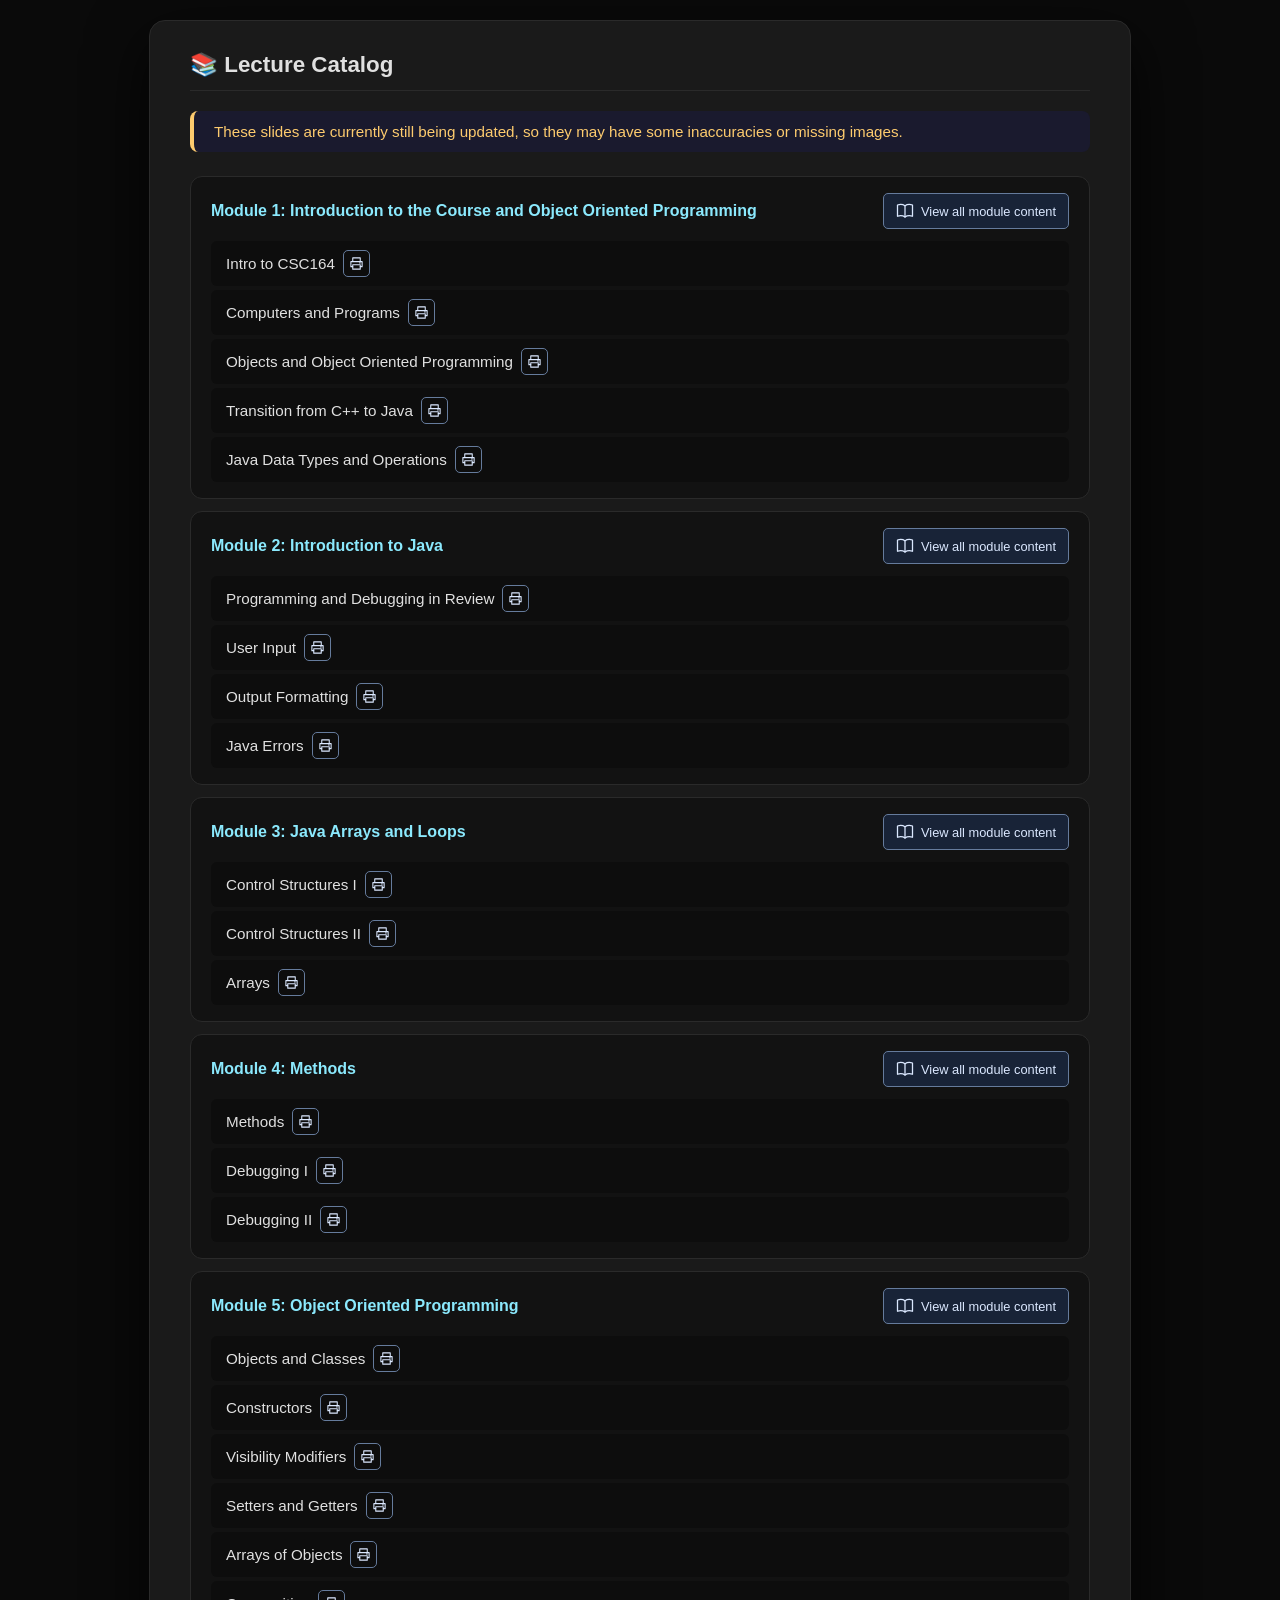
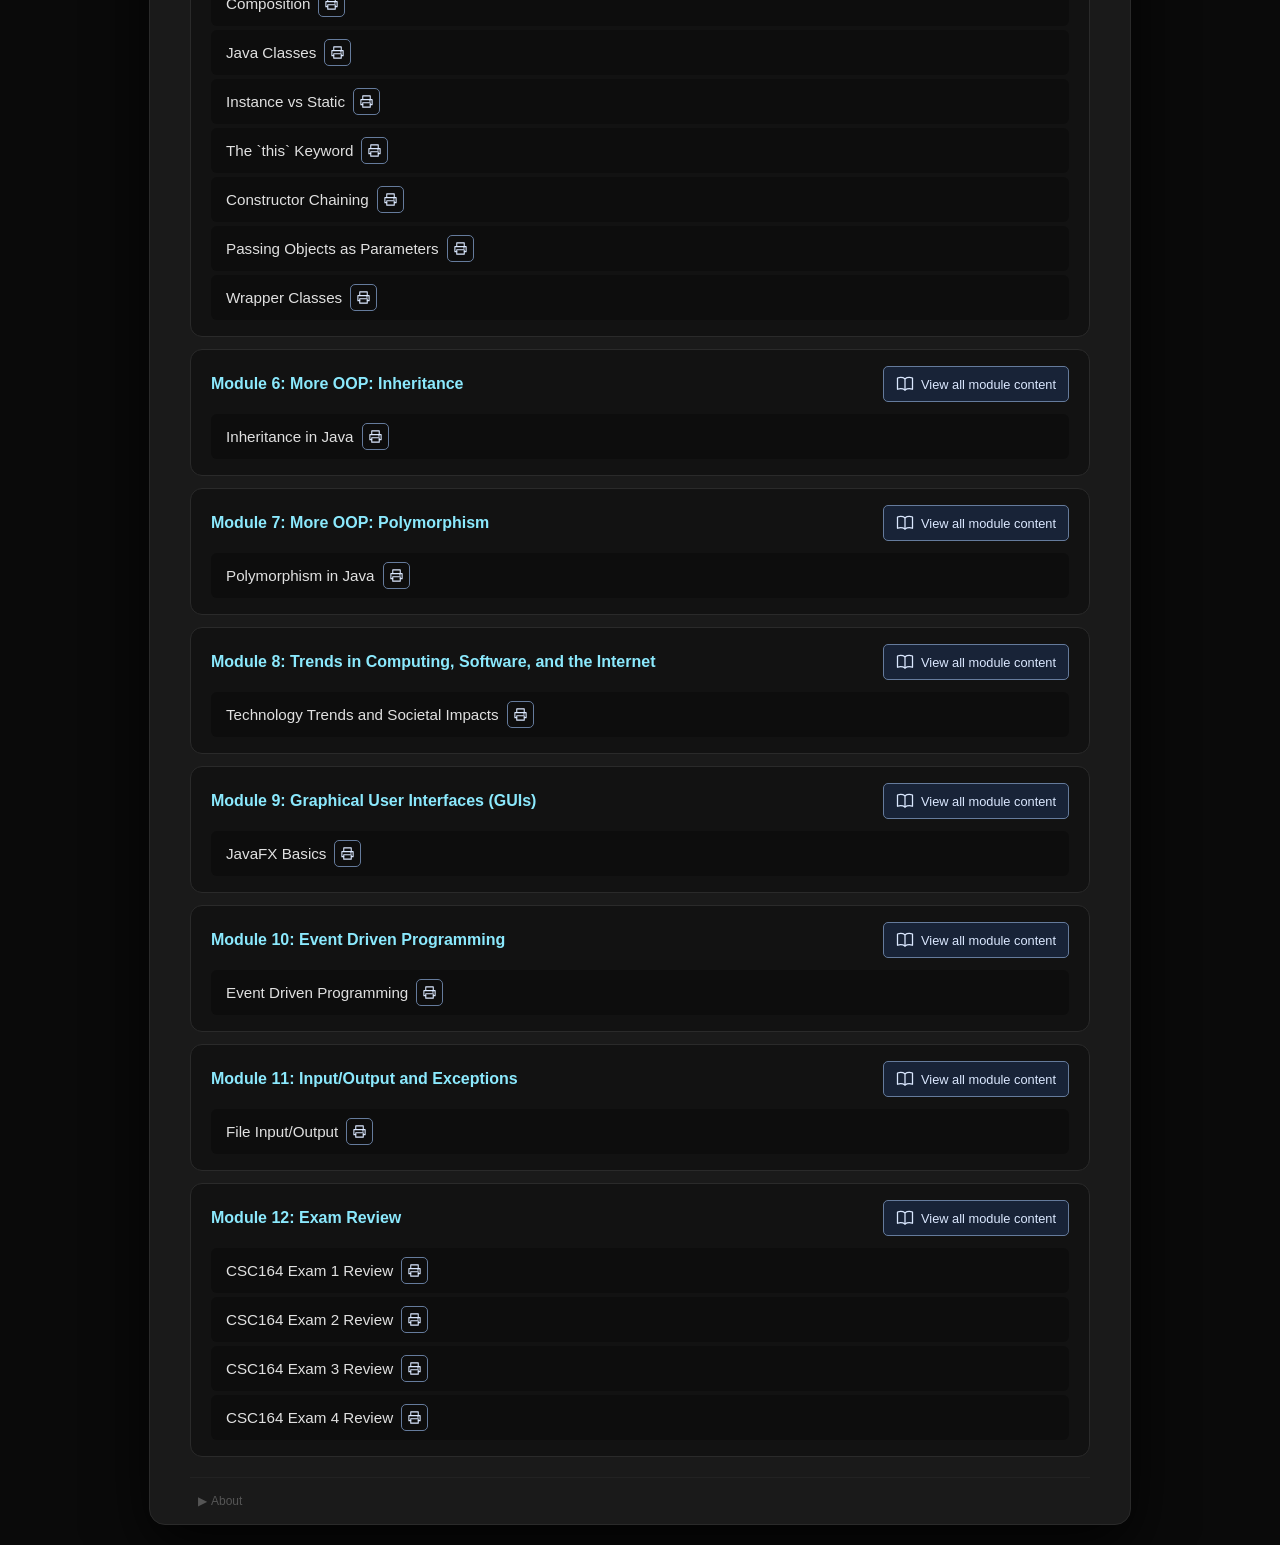
==== commit 30898e4a: "small changes" ====
--- a/index.html
+++ b/index.html
@@ -96,7 +96,7 @@
             transition: all 0.2s ease;
         }
 
-        .lecture-link:hover {
+        .lecture-link:not(.lecture-row):hover {
             background: #1a1a2e;
             border-color: #8bb9ff;
             transform: translateX(4px);
@@ -223,6 +223,45 @@
                 gap: 8px;
             }
         }
+
+        .lecture-row { gap: 12px; flex-wrap: wrap; }
+        .lecture-row .lecture-title { flex: 1 1 180px; }
+        .lecture-actions { display: inline-flex; flex-wrap: wrap; gap: 8px; }
+        .lecture-action { display: inline-block; padding: 7px 11px; border: 1px solid #657b9c; border-radius: 5px; color: #dbe8ff; text-decoration: none; font-size: 0.8rem; white-space: nowrap; }
+        .lecture-action.primary { background: #244f85; border-color: #5287cb; color: #fff; }
+        .lecture-action:hover { background: #344b6d; color: #fff; }
+        .lecture-action:focus-visible { outline: 3px solid #a7caff; outline-offset: 3px; }
+
+.module-header-row { display: flex; align-items: center; justify-content: space-between; flex-wrap: wrap; gap: 10px; margin-bottom: 12px; }
+.module-header-row h2 { flex: 1 1 220px; margin: 0; color: #8be9fd; font-size: 1rem; }
+.module-content-button { display: inline-block; padding: 8px 12px; border: 1px solid #657b9c; border-radius: 5px; color: #dbe8ff; background: #182337; text-decoration: none; font-size: .8rem; margin-left: auto; }
+.module-content-button:hover { background: #344b6d; color: #fff; }
+.module-content-button:focus-visible { outline: 3px solid #a7caff; outline-offset: 3px; }
+
+.catalog-action-icon { width: 18px; height: 18px; flex: 0 0 auto; fill: none; stroke: currentColor; stroke-width: 1.7; stroke-linecap: round; stroke-linejoin: round; }
+.lecture-action, .module-content-button, .home-lecture-action { display: inline-flex; align-items: center; justify-content: center; gap: 7px; }
+
+.lecture-row { justify-content: flex-start; }
+.lecture-title-and-print { display: inline-flex; align-items: center; gap: 8px; flex: 1 1 180px; min-width: 0; }
+.lecture-row .lecture-title-and-print .lecture-title { flex: 0 1 auto; min-width: 0; overflow-wrap: anywhere; }
+.lecture-print { flex: 0 0 auto; padding: 5px; }
+.lecture-print .catalog-action-icon { width: 15px; height: 15px; }
+
+/* A stretched slide link covers the row; print remains a separate link above it. */
+.lecture-row, .home-lecture-row { position: relative; }
+.catalog-slide-link { color: inherit; text-decoration: none; }
+.catalog-slide-link::after { content: ""; position: absolute; inset: 0; z-index: 1; border-radius: 6px; }
+.lecture-row .lecture-title-and-print, .home-lecture-row .home-lecture-title-and-print { flex: 0 1 auto; }
+.lecture-print { position: relative; z-index: 2; }
+.catalog-slide-cue { display: inline-flex; align-items: center; gap: 5px; margin-left: auto; flex: 0 0 auto; color: #a7caff; font-size: .8rem; opacity: 0; transform: translateX(8px); transition: opacity 160ms ease, transform 160ms ease; pointer-events: none; }
+.lecture-row:has(.catalog-slide-link:hover), .home-lecture-row:has(.catalog-slide-link:hover),
+.lecture-row:has(.catalog-slide-link:focus-visible), .home-lecture-row:has(.catalog-slide-link:focus-visible) { background: #1a1a2e; border-color: #8bb9ff; }
+.lecture-row:has(.catalog-slide-link:hover) .catalog-slide-cue, .home-lecture-row:has(.catalog-slide-link:hover) .catalog-slide-cue,
+.lecture-row:has(.catalog-slide-link:focus-visible) .catalog-slide-cue, .home-lecture-row:has(.catalog-slide-link:focus-visible) .catalog-slide-cue { opacity: 1; transform: translateX(0); }
+.catalog-slide-link:focus-visible { outline: none; }
+.catalog-slide-link:focus-visible::after { outline: 3px solid #a7caff; outline-offset: 3px; }
+@media (hover: none) { .catalog-slide-cue { opacity: 1; transform: none; } }
+@media (prefers-reduced-motion: reduce) { .catalog-slide-cue { transition: none; transform: none; } }
     </style>
 </head>
 
@@ -367,33 +406,46 @@
                 const moduleCard = document.createElement('div');
                 moduleCard.className = 'module-card';
 
-                // Module heading — now a link to the module reader
                 const moduleHeader = document.createElement('div');
                 moduleHeader.className = 'module-header-row';
-
+                const moduleTitle = document.createElement('h2');
+                moduleTitle.textContent = `Module ${index + 1}: ${module.title}`;
                 const moduleLink = document.createElement('a');
-                moduleLink.className = 'module-link';
+                moduleLink.className = 'module-content-button';
                 moduleLink.href = `${FRAMEWORK_BASE}module.html?course=${encodeURIComponent(COURSE_URL)}&module=${encodeURIComponent(module.folder)}`;
-                moduleLink.title = 'Read this module as a single continuous page';
-                moduleLink.innerHTML = `
-            <span class="module-link-title">Module ${index + 1}: ${module.title}</span>
-            <span class="module-link-hint">📖 Read as one page →</span>
-        `;
-
-                moduleHeader.appendChild(moduleLink);
+                moduleLink.innerHTML = '<svg class="catalog-action-icon" viewBox="0 0 24 24" aria-hidden="true" focusable="false"><path d="M12 5c-3-2-7-2-10-1v15c3-1 7-1 10 1 3-2 7-2 10-1V4c-3-1-7-1-10 1Z"/><path d="M12 5v15"/></svg>';
+                moduleLink.appendChild(document.createTextNode('View all module content'));
+                moduleLink.title = 'Read all lectures in this module on one page';
+                moduleLink.setAttribute('aria-label', `View all module content: ${module.title}`);
+                moduleHeader.append(moduleTitle, moduleLink);
                 moduleCard.appendChild(moduleHeader);
 
                 module.lectures.forEach(lecture => {
-                    const lectureLink = document.createElement('a');
-                    lectureLink.className = 'lecture-link';
-
+                    const lectureLink = document.createElement('div');
+                    lectureLink.className = 'lecture-link lecture-row';
                     const filePath = `content/${module.folder}/${lecture.file}`;
-                    lectureLink.href = `${FRAMEWORK_BASE}slide.html?course=${encodeURIComponent(COURSE_URL)}&deck=${filePath}`;
-
-                    lectureLink.innerHTML = `
-                <span class="lecture-title">📄 ${lecture.title}</span>
-                <span class="lecture-desc">→</span>
-            `;
+                    const params = new URLSearchParams({course: COURSE_URL, deck: filePath});
+                    const title = document.createElement('a');
+                    title.className = 'lecture-title catalog-slide-link';
+                    title.href = `${FRAMEWORK_BASE}slide.html?${params}`;
+                    title.textContent = lecture.title;
+                    title.setAttribute('aria-label', `View slides: ${lecture.title}`);
+                    const content = document.createElement('span');
+                    content.className = 'lecture-title-and-print';
+                    const print = document.createElement('a');
+                    print.className = 'lecture-action lecture-print';
+                    print.target = '_blank';
+                    print.rel = 'noopener';
+                    print.href = `${FRAMEWORK_BASE}print.html?${params}`;
+                    print.innerHTML = '<svg class="catalog-action-icon" viewBox="0 0 24 24" aria-hidden="true" focusable="false"><path d="M6 9V3h12v6M6 17H3V9h18v8h-3"/><path d="M6 14h12v7H6zM17 11h1"/></svg>';
+                    print.title = `Print slides: ${lecture.title}`;
+                    print.setAttribute('aria-label', `Print slides: ${lecture.title}`);
+                    content.append(title, print);
+                    const cue = document.createElement('span');
+                    cue.className = 'catalog-slide-cue';
+                    cue.setAttribute('aria-hidden', 'true');
+                    cue.innerHTML = '<svg class="catalog-action-icon" viewBox="0 0 24 24" aria-hidden="true" focusable="false"><path d="m11 6-6 6 6 6m8-12-6 6 6 6"/></svg>View slides';
+                    lectureLink.append(content, cue);
 
                     moduleCard.appendChild(lectureLink);
                 });
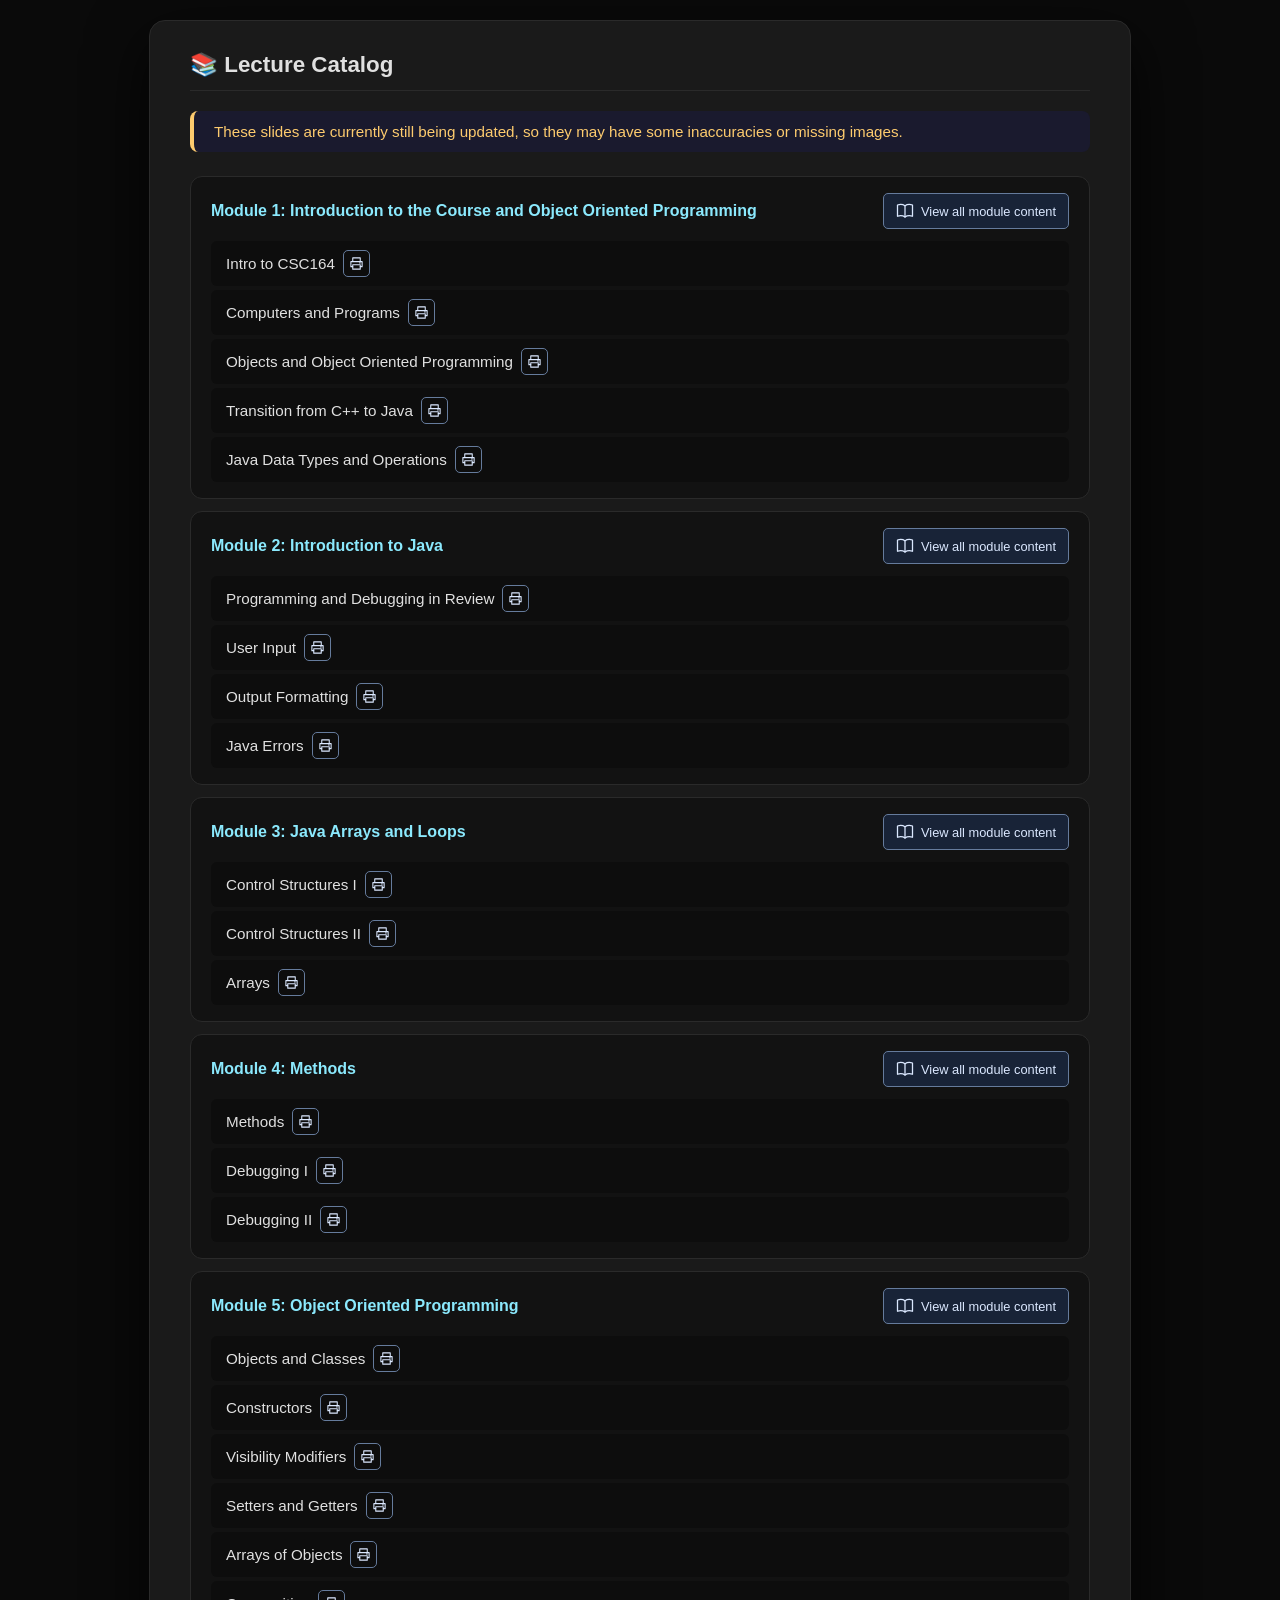
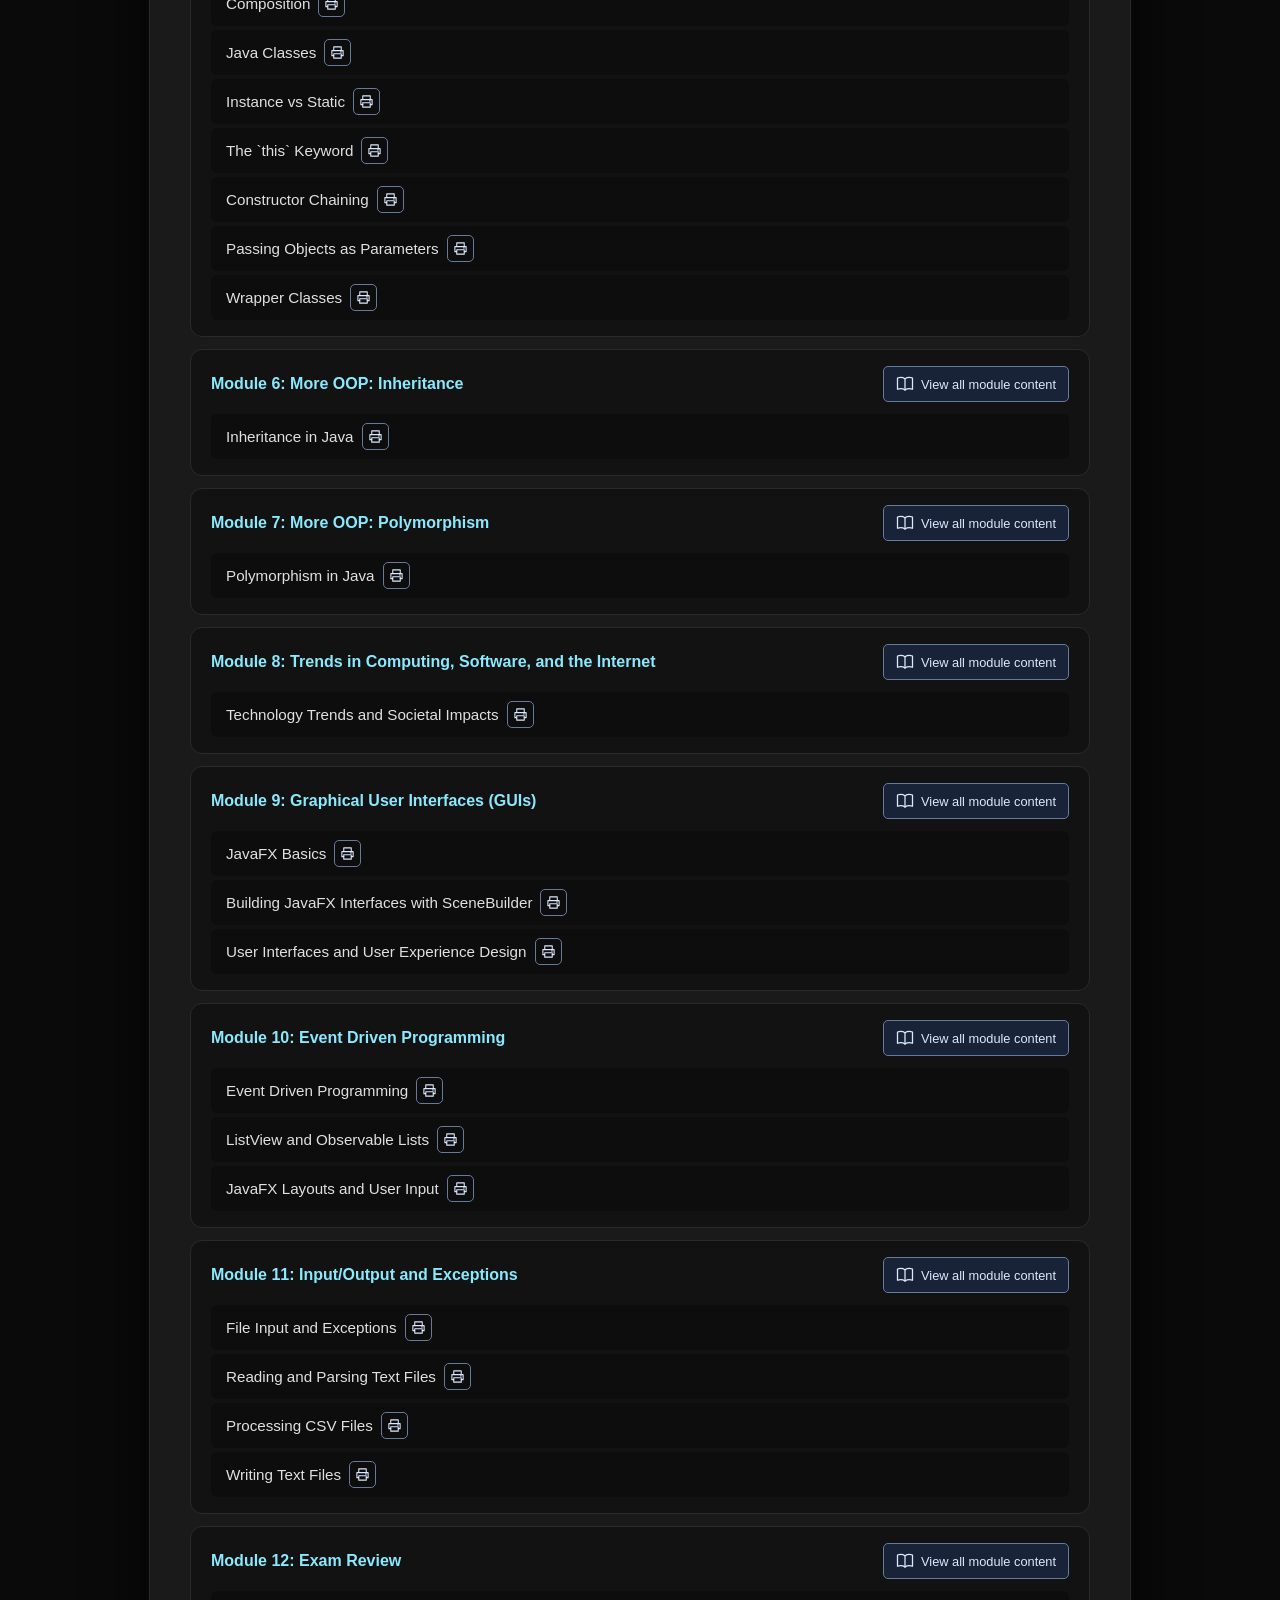
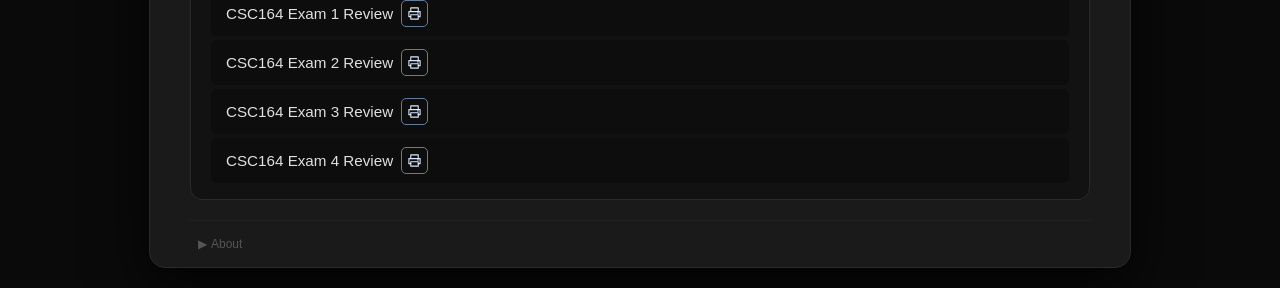
==== commit 841e0f36: "small fixes to framework" ====
--- a/index.html
+++ b/index.html
@@ -327,11 +327,11 @@
         const isLocal = window.location.hostname === '127.0.0.1' ||
             window.location.hostname === 'localhost';
 
+        const COURSE_URL = new URL('.', window.location.href).href;
+
         const FRAMEWORK_BASE = isLocal
-            ? 'http://127.0.0.1:5500/DTCC-Lectures-RevealJS-Framework/'
+            ? new URL('../DTCC-Lectures-RevealJS-Framework/', COURSE_URL).href
             : 'https://jinsungpsu.github.io/DTCC-Lectures-RevealJS-Framework/';
-
-        const COURSE_URL = window.location.href.substring(0, window.location.href.lastIndexOf('/') + 1);
 
         // Update environment badge
         setTimeout(() => {
@@ -461,4 +461,4 @@
     </script>
 </body>
 
-</html>+</html>
